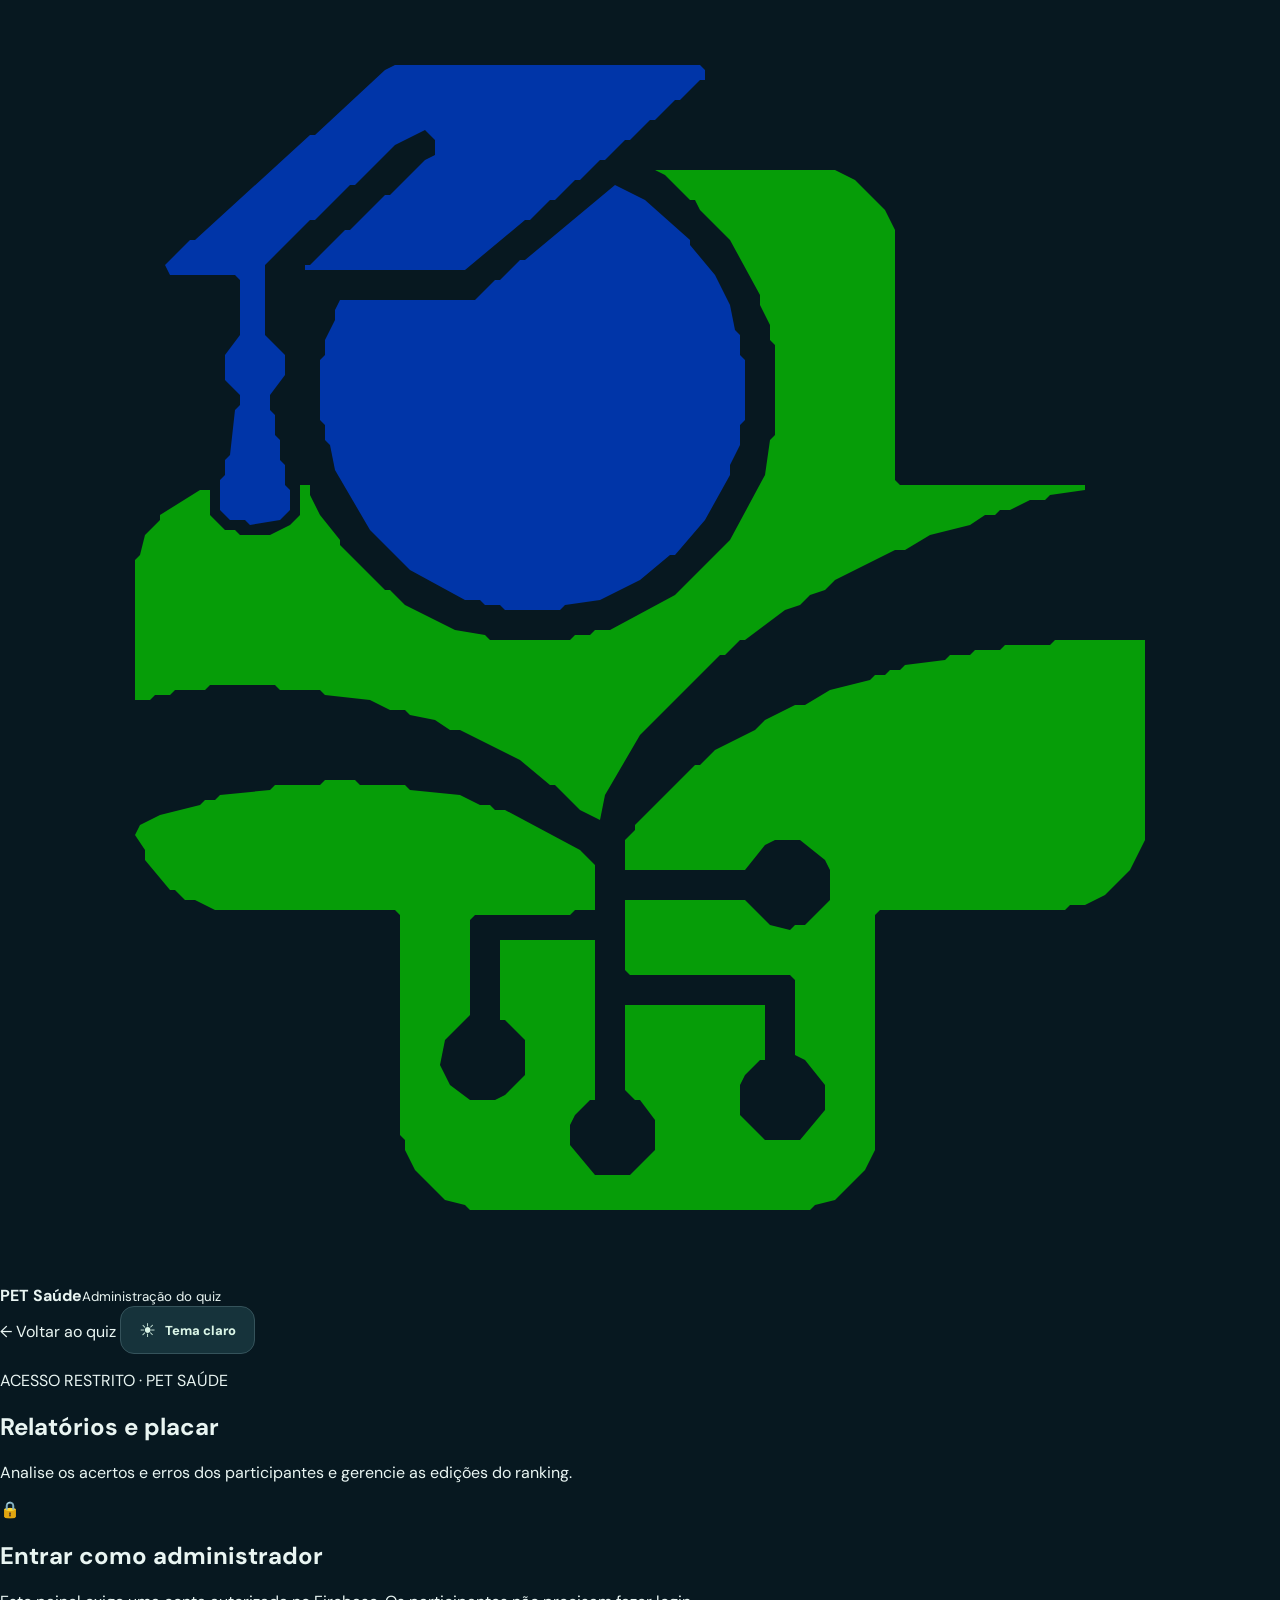
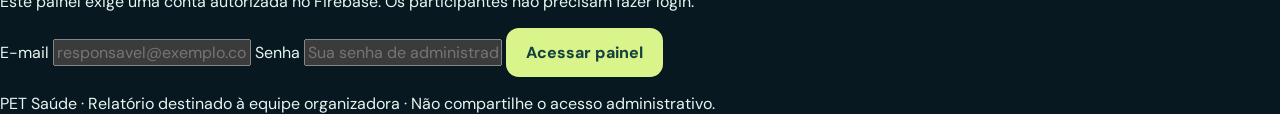
==== admin.html @ 60cd4f31 "feat: criar painel administrativo com login, relatórios e reset protegido" ====
<!doctype html>
<html lang="pt-BR" data-theme="dark">
<head>
  <meta charset="utf-8">
  <meta name="viewport" content="width=device-width, initial-scale=1">
  <meta name="theme-color" content="#091b22">
  <title>Administração e Relatórios | Quiz PET Saúde</title>
  <meta name="description" content="Painel restrito para relatório de erros e gestão do placar do Quiz PET Saúde.">
  <link rel="icon" href="assets/favicon.svg" type="image/svg+xml">
  <link rel="stylesheet" href="styles.css">
  <link rel="stylesheet" href="tablet.css">
  <link rel="stylesheet" href="admin.css">
  <script defer src="theme.js"></script>
  <script type="module" src="admin.js"></script>
</head>
<body class="admin-page">
  <header class="admin-header">
    <div class="admin-container admin-head-inner">
      <a href="./" class="admin-brand" aria-label="Voltar ao Quiz PET Saúde">
        <img src="assets/favicon.svg" alt="">
        <span><strong>PET Saúde</strong><small>Administração do quiz</small></span>
      </a>
      <nav aria-label="Navegação principal" class="admin-nav">
        <a class="admin-back" href="./">← Voltar ao quiz</a>
        <button class="theme-toggle" id="themeToggle" type="button" aria-label="Ativar tema claro">
          <span id="themeToggleIcon" aria-hidden="true">☀</span><span id="themeToggleLabel">Tema claro</span>
        </button>
      </nav>
    </div>
  </header>
  <main class="admin-container">
    <section class="admin-title">
      <div><p class="admin-eyebrow">ACESSO RESTRITO · PET SAÚDE</p><h1>Relatórios e placar</h1>
        <p>Analise os acertos e erros dos participantes e gerencie as edições do ranking.</p>
      </div>
    </section>

    <section id="loginArea" class="admin-login-card" aria-labelledby="loginTitle">
      <div class="admin-login-icon" aria-hidden="true">🔒</div>
      <h2 id="loginTitle">Entrar como administrador</h2>
      <p>Este painel exige uma conta autorizada no Firebase. Os participantes não precisam fazer login.</p>
      <form id="loginForm">
        <label for="adminEmail">E-mail</label>
        <input id="adminEmail" type="email" autocomplete="username" required placeholder="responsavel@exemplo.com">
        <label for="adminPassword">Senha</label>
        <input id="adminPassword" type="password" autocomplete="current-password" required placeholder="Sua senha de administrador">
        <button id="loginButton" class="btn btn-primary" type="submit">Acessar painel</button>
      </form>
      <p class="admin-error" id="loginMessage" role="alert" aria-live="polite"></p>
    </section>

    <section id="adminPanel" hidden>
      <div class="admin-session-bar">
        <p><span class="admin-connected-dot"></span> Acesso autorizado: <strong id="adminIdentity">—</strong></p>
        <button type="button" id="logoutButton" class="admin-quiet-btn">Sair com segurança</button>
      </div>
      <section class="admin-tools" aria-label="Ferramentas administrativas">
        <div class="admin-tool-heading">
          <div><h2>Desempenho dos participantes</h2><p>Respostas registradas a partir da ativação desta funcionalidade.</p></div>
          <span id="activeSessionLabel" class="admin-session-label">Carregando edição…</span>
        </div>
        <div class="admin-tool-controls">
          <label for="reportScope">Período do relatório
            <select id="reportScope">
              <option value="all">Todas as edições</option>
              <option value="current">Somente edição atual</option>
            </select>
          </label>
          <button id="refreshReport" type="button" class="admin-secondary-btn">↻ Atualizar dados</button>
          <button id="printReport" type="button" class="btn btn-primary" disabled>Gerar relatório em PDF</button>
          <button id="downloadCsv" type="button" class="admin-secondary-btn" disabled>Exportar CSV</button>
        </div>
        <p class="admin-info" id="loadMessage" role="status" aria-live="polite">Entre para visualizar os dados.</p>
      </section>

      <section class="report-paper" id="reportPaper" aria-labelledby="reportTitle">
        <div class="report-head">
          <div class="report-symbol"><img src="assets/logo-pet-vetorial.svg" alt="PET Saúde"></div>
          <div>
            <p class="report-eyebrow">RAÍZES DIGITAIS · LGPD E SUS</p>
            <h2 id="reportTitle">Relatório de desempenho</h2>
            <p id="reportMeta">Aguardando dados</p>
          </div>
        </div>
        <div class="admin-metrics">
          <div><small>PARTIDAS CONCLUÍDAS</small><strong id="metricAttempts">—</strong></div>
          <div><small>RESPOSTAS ANALISADAS</small><strong id="metricResponses">—</strong></div>
          <div><small>TAXA DE ACERTO</small><strong id="metricAccuracy">—</strong></div>
          <div><small>TAXA DE ERRO</small><strong id="metricError">—</strong></div>
        </div>
        <div class="theme-metrics">
          <div><span>LGPD</span><strong id="themeLgpd">—</strong><div class="metric-bar"><i id="barLgpd"></i></div><small id="detailLgpd">Aguardando respostas</small></div>
          <div><span>SUS</span><strong id="themeSus">—</strong><div class="metric-bar"><i id="barSus"></i></div><small id="detailSus">Aguardando respostas</small></div>
        </div>
        <div class="report-section-title">
          <div><h3>Questões com maiores taxas de erro</h3><p>Ordenadas pelo percentual de erro. A quantidade de respostas aparece ao lado para contextualizar cada resultado.</p></div>
        </div>
        <div class="admin-table-wrap">
          <table class="admin-table">
            <thead><tr><th>Questão</th><th>Tema</th><th>Respostas</th><th>Erros</th><th>Acertos</th><th>Taxa de erro</th></tr></thead>
            <tbody id="questionRows"><tr><td colspan="6" class="table-empty">Entre para gerar o relatório.</td></tr></tbody>
          </table>
        </div>
        <div class="report-methodology">
          <strong>Como interpretar</strong>
          <p>Taxa de erro = respostas incorretas ÷ respostas recebidas naquela pergunta × 100. Como as perguntas são sorteadas, cada uma pode ter quantidades diferentes de respostas.</p>
          <p>Os dados representam <strong>partidas realizadas no estande</strong>, não uma amostra estatisticamente representativa da população. Uma pessoa pode participar mais de uma vez.</p>
          <p>Partidas anteriores à implantação do registro por pergunta não podem ser reconstruídas a partir do ranking antigo. Resultados ainda não sincronizados do tablet não aparecem no relatório online.</p>
        </div>
      </section>

      <section class="reset-card" id="resetSection" aria-labelledby="resetTitle">
        <div class="reset-title"><span aria-hidden="true">↻</span><div><h2 id="resetTitle">Zerar placar</h2>
          <p>Inicia uma nova edição com Top 5 vazio. O histórico e os dados de desempenho continuam preservados para análise.</p></div>
        </div>
        <form id="resetForm">
          <label for="resetPhrase">Para confirmar, digite <strong>ZERAR</strong></label>
          <div class="reset-actions"><input id="resetPhrase" autocomplete="off" spellcheck="false" placeholder="Digite ZERAR" required><button id="resetButton" type="submit" class="reset-button" disabled>Iniciar novo placar</button></div>
          <p id="resetMessage" class="admin-info" role="status" aria-live="polite"></p>
        </form>
      </section>
    </section>
  </main>
  <footer class="admin-footer admin-container">PET Saúde · Relatório destinado à equipe organizadora · Não compartilhe o acesso administrativo.</footer>
</body>
</html>
---- styles.css ----
@import url('https://fonts.googleapis.com/css2?family=DM+Sans:wght@400;500;600;700;800&family=Outfit:wght@400;500;600;700;800;900&display=swap');

:root {
  font-family: 'DM Sans', system-ui, -apple-system, BlinkMacSystemFont, 'Segoe UI', sans-serif;
  color: #123942;
  background: #edf3f1;
  font-synthesis: none;
  --ink: #113b42;
  --muted: #718387;
  --teal: #1d6868;
  --lime: #d9f48a;
  --line: #e2e9e8;
  --surface: #ffffff;
  --radius: 24px;
}
* { box-sizing: border-box; }
html { min-height: 100%; scroll-behavior: smooth; }
body { min-width: 320px; min-height: 100vh; margin: 0; position: relative; overflow-x: hidden; }
button, input { font: inherit; }
button { cursor: pointer; }
button:disabled { cursor: not-allowed; }
button:focus-visible, input:focus-visible, a:focus-visible { outline: 3px solid #b4dd60; outline-offset: 4px; }
a { color: inherit; text-decoration: none; }
.container { width: min(1168px, calc(100% - 64px)); margin-inline: auto; }
.ambient { position: fixed; z-index: -1; width: 420px; height: 420px; border-radius: 50%; pointer-events: none; filter: blur(92px); opacity: .34; }
.ambient-one { top: 50px; left: -235px; background: #d1edce; }
.ambient-two { bottom: -230px; right: -140px; background: #d5ebe4; }
.site-header { padding: 29px 0 31px; }
.header-inner, .brand, .header-label, .hero-metrics, .metric, .ranking-header, .ranking-footer, .steps, .quiz-meta, .quiz-player, .quiz-topline, .timer-info, .quiz-bottom, .result-actions { display: flex; align-items: center; }
.header-inner { justify-content: space-between; }
.brand { gap: 13px; }
.brand-icon { width: 48px; height: 48px; border-radius: 15px; background: var(--ink); color: white; display: grid; place-items: center; }
.brand-icon svg { width: 29px; height: 29px; }
.brand-copy { display: grid; line-height: 1.15; gap: 3px; }
.brand-copy strong { font-family: Outfit, sans-serif; font-size: 21px; font-weight: 800; letter-spacing: -.7px; }
.brand-copy small { font-size: 10px; font-weight: 800; letter-spacing: 2.5px; color: #6c7d82; }
.header-label { gap: 8px; padding: 10px 17px; border: 1px solid #dae5e1; border-radius: 100px; font-size: 12px; font-weight: 700; color: #52716d; background: #f8fbf9; }
.live-dot { width: 7px; height: 7px; background: #6ebd78; border-radius: 50%; box-shadow: 0 0 0 4px #e1f4e4; }
.view[hidden], [hidden] { display: none !important; }
.panel { border-radius: var(--radius); box-shadow: 0 20px 65px rgba(20, 57, 58, .045); }
.home-grid { display: grid; grid-template-columns: minmax(0, 1.35fr) minmax(335px, .86fr); align-items: stretch; gap: 22px; }
.hero { min-height: 595px; background: #123d43; color: #fff; padding: 51px 48px 38px; position: relative; overflow: hidden; isolation: isolate; }
.hero:after { content:''; width: 360px; height: 360px; border: 1px solid rgba(208,244,214,.10); border-radius: 50%; position: absolute; right: -260px; top: -100px; z-index: -1; }
.hero-glow { position: absolute; width: 370px; height: 370px; right: -240px; top: 175px; background: #2f8b81; opacity: .3; filter: blur(85px); z-index: -1; }
.hero-main { position: relative; z-index: 2; height: 100%; }
.eyebrow { display: flex; align-items: center; gap: 9px; font-size: 10px; letter-spacing: 2px; font-weight: 800; color: #bbdfd0; }
.eyebrow-line { background: var(--lime); width: 19px; height: 2px; display: inline-block; }
.hero-logo { margin-top: 34px; min-height: 91px; display: flex; align-items: center; }
.hero-logo img { max-width: min(260px, 100%); max-height: 106px; object-fit: contain; object-position: left; }
.illustrated-logo { display: flex; align-items: center; gap: 13px; }
.pet-mark { position: relative; width: 74px; height: 74px; }
.pet-mark i { width: 26px; height: 33px; position: absolute; left: 24px; top: 4px; border-radius: 40% 55% 45% 55%; background: #d9f48a; transform-origin: 13px 33px; }
.pet-mark i:nth-child(2) { transform: rotate(60deg); background: #89d4b5; }
.pet-mark i:nth-child(3) { transform: rotate(120deg); background: #b8e5c0; }
.pet-mark i:nth-child(4) { transform: rotate(180deg); background: #eaf9b5; }
.pet-mark i:nth-child(5) { transform: rotate(240deg); background: #96d6be; }
.pet-mark i:nth-child(6) { transform: rotate(300deg); background: #b7de89; }
.pet-mark span { position: absolute; left: 26px; top: 26px; width: 24px; height: 24px; background: #13434a; border-radius: 50%; display: grid; place-items: center; font-weight: 800; color: #fff; }
.pet-wordmark strong { display: block; font-family: Outfit, sans-serif; font-size: 25px; line-height: 1; font-weight: 800; letter-spacing: -.5px; }
.pet-wordmark strong span { font-weight: 500; color: #c7eea4; margin-left: 5px; }
.pet-wordmark small { display: block; margin-top: 7px; font-size: 10px; font-weight: 800; letter-spacing: 4px; opacity: .76; }
.hero h1, .stage-card h1, .question-title, .result-card h1 { font-family: Outfit, sans-serif; }
.hero h1 { margin: 24px 0 16px; font-size: clamp(39px, 4.4vw, 62px); line-height: 1.06; font-weight: 800; letter-spacing: -2.3px; }
.hero h1>span:first-child { color: var(--lime); }
.title-period { color: var(--lime); }
.hero-description { font-size: 14px; line-height: 1.8; max-width: 490px; margin: 0; color: #d0dfe0; }
.hero-metrics { margin-top: 29px; margin-bottom: 27px; gap: 15px; }
.metric { gap: 11px; min-width: 0; }
.metric-symbol { width: 37px; height: 37px; border: 1px solid #41646a; border-radius: 11px; display: grid; place-items: center; color: #d8f69c; font-size: 21px; flex-shrink: 0; }
.metric strong { display: block; font-size: 18px; font-family: Outfit, sans-serif; font-weight: 800; line-height: 1.2; }
.metric small { display: block; font-size: 10px; color: #a5c1c1; white-space: nowrap; }
.metric-divider { height: 31px; width: 1px; background: #396168; }
.btn { border: 0; min-height: 49px; padding: 12px 20px; font-weight: 800; border-radius: 13px; display: inline-flex; align-items: center; justify-content: center; gap: 14px; transition: transform .15s ease, background-color .15s ease, box-shadow .15s ease; }
.btn:hover:not(:disabled) { transform: translateY(-2px); }
.btn-primary { color: #16413e; background: var(--lime); }
.btn-primary:hover:not(:disabled) { background: #e6ffab; box-shadow: 0 10px 25px rgba(212,248,134,.17); }
.btn-large { width: min(315px, 100%); justify-content: space-between; padding-inline: 25px; min-height: 55px; font-size: 14px; }
.btn-large span, .btn-wide span { font-size: 22px; line-height: 1; }
.demo-notice { display: flex; align-items: baseline; gap: 6px; margin: 15px 0 0; font-size: 11px; color: #abc6c7; line-height: 1.6; }
.hero-pattern { position: absolute; width: 270px; height: 250px; right: -15px; top: 100px; opacity: .21; pointer-events: none; }
.pattern-ring { position: absolute; right: -75px; top: 0; width: 238px; height: 238px; border: 1.5px dashed #cbf0b8; border-radius: 50%; }
.pattern-cross { font-size: 130px; position: absolute; top: -50px; right: -22px; font-weight: 200; }
.pattern-spark { font-size: 55px; position: absolute; top: 102px; right: 140px; }
.ranking { background: var(--surface); padding: 33px 30px 25px; display: flex; flex-direction: column; border: 1px solid #e6edeb; }
.ranking-header { gap: 13px; }
.ranking-header-icon { width: 51px; height: 51px; border-radius: 15px; background: #f4f8de; display: grid; place-items: center; font-size: 24px; }
.overline { font-size: 10px; color: #7b9091; font-weight: 800; letter-spacing: 1.35px; }
.ranking h2 { font-family: Outfit, sans-serif; font-size: 25px; letter-spacing: -.6px; margin: 3px 0 0; color: #193f46; }
.rank-description { font-size: 12px; color: #819294; margin: 14px 0 24px; line-height: 1.6; }
.leaderboard-list { display: flex; flex-direction: column; gap: 10px; list-style: none; padding: 0; margin: 0; flex: 1; min-height: 315px; }
.leaderboard-list li { min-height: 55px; display: flex; align-items: center; gap: 12px; padding: 9px 12px; background: #f7faf9; border: 1px solid #edf1f0; border-radius: 13px; }
.leaderboard-list li:first-child:not(.empty-ranking) { background: #f5fae8; border-color: #e8f1c7; }
.rank-number { width: 28px; height: 28px; background: #e8eeed; border-radius: 9px; display: grid; place-items: center; font-weight: 800; font-size: 12px; color: #668080; flex: 0 0 auto; }
li:first-child .rank-number { background: #e0edb2; color: #536a27; }
.rank-avatar { background: #dae7e4; color: #316a6d; width: 36px; height: 36px; border-radius: 50%; display: grid; place-items: center; font-size: 14px; font-weight: 800; flex: 0 0 auto; }
.rank-name { flex: 1; font-size: 13px; font-weight: 800; color: #23454a; min-width: 0; overflow: hidden; text-overflow: ellipsis; white-space: nowrap; }
.rank-score { font-size: 13px; font-weight: 800; color: #255e5c; font-variant-numeric: tabular-nums; white-space: nowrap; }
.rank-score small { font-size: 9px; font-weight: 600; color: #8fa4a0; margin-left: 2px; }
.leaderboard-list li.empty-ranking { flex-direction: column; min-height: 250px; justify-content: center; color: #849995; text-align: center; gap: 10px; font-size: 13px; line-height: 1.7; background: #f8fbfa; }
.empty-trophy { font-size: 35px; filter: grayscale(1); opacity: .5; }
.ranking-footer { border-top: 1px solid #eef2f1; padding-top: 19px; margin-top: 18px; color: #7c918d; font-size: 10px; gap: 7px; }
.ranking-status-indicator { width: 7px; height: 7px; flex-shrink: 0; border-radius: 50%; background: #e6af62; }
.ranking-status-indicator.online { background: #69bb88; }
.text-button { border: 0; background: none; margin-left: auto; padding: 5px; color: #326a6c; font-weight: 700; font-size: 11px; }
.text-button:hover { text-decoration: underline; }
.how-it-works { margin: 25px 0 48px; display: flex; align-items: center; justify-content: space-between; gap: 26px; border: 1px solid #dde8e4; padding: 19px 25px; border-radius: 16px; background: #f4f8f6; }
.how-title { font-size: 10px; font-weight: 800; letter-spacing: 1.5px; white-space: nowrap; color: #65817e; }
.steps { gap: 19px; justify-content: flex-end; }
.step { font-size: 12px; font-weight: 700; color: #365b5b; display: flex; align-items: center; gap: 8px; }
.step-no { color: #86a3a2; font-weight: 800; font-size: 10px; }
.step-arrow { color: #9fb5b0; }
.site-footer { display: flex; align-items: center; justify-content: space-between; gap: 20px; padding: 0 0 24px; color: #819794; font-size: 11px; }

/* Name-entry stage */
.stage-card { max-width: 580px; margin: 12px auto 65px; background: white; padding: 28px 51px 50px; border: 1px solid #e6edeb; text-align: center; }
.back-button { display: block; border: none; background: transparent; padding: 5px 0; color: #53716f; font-size: 13px; font-weight: 700; }
.stage-icon { width: 65px; height: 65px; background: #e7f4d8; border-radius: 21px; margin: 16px auto 22px; display: grid; place-items: center; color: #3b8273; font-size: 40px; }
.stage-eyebrow { justify-content: center; color: #438275; }
.stage-card h1 { font-size: clamp(31px, 4vw, 39px); margin: 12px 0; letter-spacing: -1.3px; color: var(--ink); }
.stage-intro { color: var(--muted); font-size: 14px; margin: 0 0 32px; }
#playerForm { text-align: left; }
#playerForm label { display: block; font-weight: 800; font-size: 12px; margin-bottom: 10px; }
#playerName { display: block; width: 100%; border: 1px solid #d8e5e0; background: #f9fbfa; padding: 17px; border-radius: 12px; outline: none; font-size: 15px; color: var(--ink); }
#playerName:focus { border-color: #519c88; box-shadow: 0 0 0 3px #e0f1e9; }
.field-error { min-height: 18px; margin: 5px 0 14px; color: #b7484b; font-size: 12px; }
.rule-box { display: flex; align-items: flex-start; gap: 13px; padding: 19px; border-radius: 13px; background: #edf7f1; }
.rule-box > span { font-size: 22px; }
.rule-box p { margin: 0; color: #526f68; line-height: 1.65; font-size: 12px; }
.rule-box strong { color: #234f49; }
.btn-wide { width: 100%; justify-content: space-between; margin-top: 22px; padding-inline: 22px; min-height: 54px; }

/* Questions */
.quiz-wrap { max-width: 830px; margin: 0 auto 65px; }
.quiz-meta { justify-content: space-between; padding: 0 4px 17px; }
.quiz-player { gap: 10px; }
.avatar-icon { width: 39px; height: 39px; border-radius: 13px; color: #245c56; background: #d7ebdf; display: grid; place-items: center; }
.quiz-player small, .quiz-points>span { display: block; color: #79908b; font-size: 10px; font-weight: 800; letter-spacing: 1px; }
.quiz-player strong { display: block; font-size: 15px; margin-top: 3px; }
.quiz-points { text-align: right; }
.quiz-points strong { display: block; font-family: Outfit, sans-serif; color: var(--ink); font-size: 25px; font-variant-numeric: tabular-nums; }
.quiz-panel { background: white; border: 1px solid #e6edeb; padding: 34px 45px 30px; }
.quiz-topline { justify-content: space-between; }
.question-count { font-size: 13px; font-weight: 900; letter-spacing: .6px; color: #2a6463; }
.question-count-total { color: #a7b8b4; font-weight: 600; }
.question-type { font-size: 10px; letter-spacing: 1.2px; font-weight: 800; color: #588d78; background: #e9f4e9; border-radius: 100px; padding: 9px 14px; }
.progress-segments { display: grid; grid-template-columns: repeat(10, 1fr); gap: 6px; margin: 19px 0 38px; }
.progress-segments span { height: 5px; border-radius: 20px; background: #eaf0ed; }
.progress-segments span.current { background: #9fd56a; }
.progress-segments span.done { background: #2f8a73; }
.timer-area { margin-bottom: 32px; }
.timer-info { justify-content: space-between; margin-bottom: 11px; font-size: 12px; font-weight: 700; color: #66817a; }
.timer-number { color: #1e6b63; font-weight: 900; font-family: Outfit, sans-serif; font-size: 22px; font-variant-numeric: tabular-nums; }
.timer-number.urgent { color: #d45b53; }
.timer-track { width: 100%; height: 9px; background: #edf2f1; border-radius: 20px; overflow: hidden; }
.timer-bar { height: 100%; width: 100%; border-radius: inherit; background: linear-gradient(90deg,#2c8c79,#b5dc74); transition: width .06s linear; }
.timer-bar.urgent { background: #e76b5c; }
.question-title { color: #173e44; font-size: clamp(26px, 3.2vw, 37px); line-height: 1.25; letter-spacing: -1px; margin: 0 0 8px; min-height: 94px; }
.question-hint { color: #879c98; font-size: 13px; margin: 5px 0 25px; }
.answer-grid { display: grid; grid-template-columns: 1fr 1fr; gap: 13px; }
.answer-option { min-height: 85px; padding: 17px; display: flex; align-items: center; gap: 14px; border: 1.5px solid #e2ebe7; background: #f8fbfa; border-radius: 13px; text-align: left; color: #2a5050; font-size: 15px; font-weight: 700; transition: border .12s, background .12s, transform .12s; }
.answer-option:hover:not(:disabled) { background: #ecf6ef; border-color: #7bb89a; transform: translateY(-1px); }
.answer-key { flex-shrink: 0; display: grid; place-items: center; width: 34px; height: 34px; border-radius: 10px; background: white; border: 1px solid #e1ece7; font-weight: 900; color: #6c9185; }
.answer-option.correct { border-color: #5baf81; background: #e9f7ed; color: #247553; }
.answer-option.wrong { border-color: #df8b85; background: #fff0ee; color: #ad4a43; }
.answer-option:disabled { opacity: 1; }
.answer-option.dimmed { opacity: .55; }
.feedback { min-height: 39px; padding-top: 12px; font-weight: 800; font-size: 13px; color: #28805e; }
.feedback.bad { color: #be5a53; }
.quiz-bottom { margin-top: 22px; border-top: 1px solid #ecf0ef; padding-top: 18px; font-size: 10px; font-weight: 700; color: #91aaa2; justify-content: space-between; gap: 20px; }

/* Result */
.result-layout { display: grid; justify-content: center; margin: 0 0 60px; }
.result-card { width: min(720px, calc(100vw - 64px)); position: relative; overflow: hidden; background: white; padding: 38px 46px 42px; text-align: center; border: 1px solid #e4ede8; }
.result-confetti span { position: absolute; color: #a9d477; font-size: 28px; }
.result-confetti span:nth-child(1) { top: 35px; left: 15%; }
.result-confetti span:nth-child(2) { top: 100px; right: 13%; color: #81bbb0; }
.result-confetti span:nth-child(3) { top: 184px; left: 9%; color: #d7df7b; }
.result-medal { margin: 2px auto 18px; width: 87px; height: 87px; border-radius: 29px; display: grid; place-items: center; font-size: 50px; background: #f4f8e6; }
.result-card h1 { font-size: clamp(30px, 4vw, 41px); letter-spacing: -1.5px; margin: 13px 0 7px; }
.result-card h1 span { color: #2f8b75; }
.result-copy { margin: 0; color: #829790; font-size: 13px; }
.score-result { display: grid; justify-items: center; margin: 28px auto 22px; padding: 24px; background: #123f44; border-radius: 18px; color: white; }
.score-result div { font-size: 11px; color: #c8e8d7; letter-spacing: 1.6px; font-weight: 800; }
.score-result strong { font-family: Outfit, sans-serif; color: var(--lime); font-size: clamp(50px, 9vw, 71px); line-height: 1.2; letter-spacing: -2px; font-variant-numeric: tabular-nums; }
.score-result small { font-size: 12px; color: #c9dcd7; }
.result-stats { display: grid; grid-template-columns: repeat(3, 1fr); gap: 10px; }
.result-stats>div { display: grid; gap: 4px; padding: 14px 5px; background: #f4f8f6; border-radius: 13px; }
.result-stats strong { font-family: Outfit,sans-serif; font-size: 23px; color: #2b665e; }
.result-stats small { color: #889b96; font-size: 11px; }
.save-message { min-height: 18px; color: #738f86; font-size: 12px; line-height: 1.5; }
.result-actions { justify-content: center; flex-wrap: wrap; gap: 12px; margin-top: 20px; }
.btn-outline { background: white; border: 1px solid #cfded6; color: #31675d; }
.btn-outline:hover { background: #f4f8f6; }

@media (max-width: 980px) {
  .container { width: min(100% - 36px, 780px); }
  .home-grid { grid-template-columns: 1fr; }
  .hero { min-height: auto; padding: 43px 40px; }
  .ranking { min-height: auto; }
  .leaderboard-list { min-height: 120px; }
  .how-it-works { flex-wrap: wrap; justify-content: center; }
  .steps { flex-wrap: wrap; justify-content: center; }
}
@media (max-width: 600px) {
  :root { --radius: 19px; }
  .container { width: calc(100% - 28px); }
  .site-header { padding: 17px 0 20px; }
  .brand-icon { width: 40px; height: 40px; border-radius: 12px; }
  .brand-icon svg { width: 25px; height: 25px; }
  .brand-copy strong { font-size: 18px; }
  .brand-copy small { font-size: 9px; }
  .header-label { padding: 8px 10px; font-size: 10px; }
  .hero { padding: 31px 24px 30px; }
  .hero-logo { margin-top: 27px; min-height: 74px; }
  .pet-mark { transform: scale(.72); transform-origin: left center; margin-right: -17px; }
  .pet-wordmark strong { font-size: 22px; }
  .hero h1 { font-size: clamp(38px, 10.2vw, 52px); margin-top: 17px; letter-spacing: -1.6px; }
  .hero-description { font-size: 13px; }
  .hero-metrics { gap: 9px; }
  .metric { gap: 6px; }
  .metric-symbol { width: 27px; height: 30px; font-size: 16px; border-radius: 7px; }
  .metric strong { font-size: 15px; }
  .metric small { font-size: 9px; }
  .metric-divider { height: 25px; }
  .btn-large { width: 100%; }
  .ranking { padding: 27px 20px 21px; }
  .ranking h2 { font-size: 23px; }
  .how-it-works { margin: 17px 0 31px; padding: 20px; }
  .how-title { width: 100%; text-align: center; }
  .steps { align-items: flex-start; gap: 8px; }
  .step { flex: 1 1 30%; font-size: 10px; display: block; text-align: center; line-height: 1.5; }
  .step-no { display: block; margin-bottom: 5px; }
  .step-arrow { display: none; }
  .site-footer { padding-bottom: 20px; gap: 10px; font-size: 10px; }
  .stage-card { padding: 23px 23px 32px; }
  .quiz-wrap { margin-bottom: 45px; }
  .quiz-panel { padding: 25px 19px 20px; }
  .progress-segments { margin-bottom: 27px; }
  .timer-area { margin-bottom: 26px; }
  .question-title { min-height: 90px; font-size: 26px; }
  .answer-grid { gap: 10px; }
  .answer-option { min-height: 79px; font-size: 13px; padding: 12px; gap: 8px; }
  .answer-key { width: 29px; height: 29px; border-radius: 8px; font-size: 12px; }
  .quiz-bottom { font-size: 9px; }
  .result-card { width: calc(100vw - 28px); padding: 28px 21px; }
  .result-stats strong { font-size: 21px; }
  .result-actions .btn { flex: 1; font-size: 12px; }
}
@media (max-width: 370px) {
  .hero-metrics { flex-wrap: wrap; }
  .metric-divider { display: none; }
  .answer-grid { grid-template-columns: 1fr; }
  .answer-option { min-height: 62px; }
}
@media (prefers-reduced-motion: reduce) { *, *::after, *::before { scroll-behavior: auto !important; transition-duration: .01ms !important; animation-duration: .01ms !important; } }


/* Feira: leitura curta após a resposta, sem cronômetro correndo */
.explanation-box {
  padding: 15px 19px;
  margin-top: 5px;
  margin-bottom: 14px;
  border: 1px solid #d7e9dc;
  border-radius: 14px;
  background: #f1f9f1;
  text-align: left;
}
.explanation-label {
  color: #37806a;
  font-size: 10px;
  font-weight: 900;
  letter-spacing: 1.1px;
  margin-bottom: 7px;
}
.explanation-box p {
  color: #335b53;
  line-height: 1.55;
  font-size: 14px;
  font-weight: 600;
  margin: 0;
}
.next-question { width: 100%; min-height: 58px; justify-content: center; margin-top: 6px; font-size: 15px; }
.next-question[hidden], .explanation-box[hidden] { display: none !important; }
.auto-reset { color: #8aa098; font-size: 11px; margin: 0; }

/* Tablet de feira: áreas de toque maiores e tipografia legível */
@media (min-width: 700px) and (pointer: coarse) {
  .btn { min-height: 60px; font-size: 16px; }
  .btn-large { min-height: 68px; font-size: 17px; }
  .answer-option { min-height: 105px; font-size: 18px; }
  .answer-key { width: 43px; height: 43px; font-size: 16px; }
  .question-title { font-size: clamp(30px, 3.5vw, 41px); }
  .explanation-box p { font-size: 17px; }
  .next-question { min-height: 66px; }
}
@media (max-width: 600px) {
  .explanation-box { padding: 14px; }
  .explanation-box p { font-size: 13px; }
  .next-question { min-height: 58px; }
}


/* Imagem original do PET Saúde enviada pela organização. A foto tem fundo
   claro; apresentação sobre placa branca para manter a marca legível. */
.hero-logo img {
  width: auto;
  height: 136px;
  max-height: 136px;
  max-width: min(280px, 100%);
  background: #ffffff;
  object-fit: contain;
  object-position: center;
  border-radius: 13px;
  padding: 7px;
  box-shadow: 0 10px 30px rgba(3, 30, 32, .13);
}
@media (max-width: 600px) {
  .hero-logo img { height: 116px; max-height: 116px; padding: 5px; border-radius: 10px; }
}


/* PWA: botão de instalação sempre visível no navegador, oculto no app instalado */
.hero-actions {
  display: flex;
  align-items: stretch;
  flex-wrap: wrap;
  gap: 12px;
}
.hero-actions .btn-large {
  width: min(285px, 100%);
  flex: 1 1 230px;
}
.btn-install {
  flex: 1 1 170px;
  min-height: 55px;
  border: 1px solid rgba(218, 245, 196, .45);
  color: #f6ffec;
  background: rgba(178, 225, 159, .09);
  white-space: nowrap;
  font-size: 13px;
  padding: 10px 16px;
  gap: 9px;
}
.btn-install:hover:not(:disabled) {
  background: rgba(178, 225, 159, .18);
  border-color: #d9f48a;
}
.install-button-icon {
  font-size: 21px;
  line-height: 1;
  font-weight: 800;
  color: #d9f48a;
}
#installAppButton[hidden] { display: none !important; }
.install-status {
  min-height: 0;
  margin: 0;
  font-size: 11px;
  line-height: 1.5;
  color: #cfeab4;
}
.install-status:not(:empty) { margin-top: 9px; }

/* Instruções de instalação quando o navegador não oferece prompt automático */
.install-dialog {
  width: min(92vw, 480px);
  max-height: 90dvh;
  overflow-y: auto;
  margin: auto;
  padding: 28px;
  border-radius: 22px;
  border: 1px solid #dbe8e0;
  background: #ffffff;
  color: #214a4b;
  box-shadow: 0 24px 90px rgba(8, 40, 41, .28);
}
.install-dialog::backdrop {
  background: rgba(9, 33, 37, .64);
  backdrop-filter: blur(3px);
}
.install-dialog-heading {
  display: flex;
  justify-content: space-between;
  align-items: center;
  margin-bottom: 18px;
}
.install-dialog-icon {
  width: 54px;
  height: 54px;
  border-radius: 16px;
  display: grid;
  place-items: center;
  font-size: 28px;
  font-weight: 800;
  color: #2a6c58;
  background: #e4f5d3;
}
.install-dialog-close {
  width: 39px;
  height: 39px;
  border: 0;
  border-radius: 50%;
  background: #f0f5f1;
  color: #466962;
  font-weight: 800;
  font-size: 16px;
}
.install-dialog h2 {
  font-family: Outfit, sans-serif;
  font-size: 27px;
  letter-spacing: -.7px;
  margin: 0 0 9px;
  color: #143d44;
}
.install-dialog p { margin: 0; font-size: 14px; line-height: 1.65; color: #69817b; }
.install-dialog ol {
  counter-reset: list;
  display: grid;
  gap: 13px;
  padding-left: 23px;
  margin: 23px 0;
}
.install-dialog li {
  padding-left: 5px;
  color: #365f5a;
  font-size: 14px;
  line-height: 1.65;
  font-weight: 600;
}
.install-dialog li::marker { color: #468876; font-weight: 900; }
.install-dialog .install-dialog-foot {
  background: #f3f9ed;
  padding: 14px;
  border-radius: 11px;
  color: #52735b;
  font-size: 12px;
}
.install-dialog-done { width: 100%; min-height: 52px; margin-top: 20px; }

@media (max-width: 600px) {
  .hero-actions { flex-direction: column; }
  .hero-actions .btn,
  .hero-actions .btn-large {
    width: 100%;
    min-height: 54px;
    flex: none;
  }
  .install-dialog { padding: 22px; }
}
@media (min-width: 700px) and (pointer: coarse) {
  .btn-install { min-height: 68px; font-size: 16px; }
  .install-dialog li { font-size: 17px; }
  .install-dialog-done { min-height: 62px; font-size: 17px; }
}
---- tablet.css ----
/* PET Saúde — Experiência de feira (tablet / acessibilidade / tema escuro).
   Mantém o CSS original como base e permite voltar ao tema claro. */
:root {
  --experience-accent: #83d6a8;
  --experience-surface: #ffffff;
  --experience-border: #d9e7e2;
  --experience-text: #173f44;
  --experience-muted: #687f7b;
}
body { min-height:100dvh; }
.theme-toggle {
  display: inline-flex; align-items: center; justify-content: center; gap: 9px;
  min-height: 48px; padding: 10px 18px; border-radius: 14px;
  background: #ffffff; color: #204e4c; font-weight: 800;
  font-size: 13px; border: 1px solid #d7e6df;
}
.theme-toggle:hover { background: #edf6ee; }
.theme-toggle span:first-child { font-size: 19px; line-height: 1; }
.theme-toggle:focus-visible { outline: 3px solid #6db89b; outline-offset: 3px; }
.brand-icon { overflow: hidden; background: #fff; border:1px solid #dcece4; }
.brand-icon img { width: 49px; height: 49px; max-width: none; object-fit: cover; transform: scale(1.55); }
.brand-copy small { letter-spacing: 1.7px; }
.hero-logo img { min-height: 104px; max-height: 128px; height: 128px; width: auto; }
.hero h1 { font-size:clamp(44px, 4.7vw, 65px); line-height:1.08; }
.ranking .rank-name { font-size: 15px; }
.ranking .rank-score { font-size: 16px; }
.site-footer { font-size: 12px; flex-wrap:wrap; }

/* Use toda a área do tablet durante o jogo, como solicitado. */
body.is-quiz .site-header,
body.is-quiz .site-footer,
body.is-result .site-header,
body.is-result .site-footer { display: none !important; }
body.is-quiz > main.container, body.is-result > main.container {
  width: 100%;
  max-width: none;
  margin: 0;
  padding: max(8px, env(safe-area-inset-top))
           max(8px, env(safe-area-inset-right))
           max(8px, env(safe-area-inset-bottom))
           max(8px, env(safe-area-inset-left));
  min-height: 100dvh;
}
body.is-quiz #quizView { min-height: calc(100dvh - 16px); }
body.is-quiz .quiz-wrap {
  max-width: none; width:100%; margin:0; display:flex; flex-direction:column;
  gap:10px; min-height:calc(100dvh - 16px);
}
.quiz-meta {
  display: grid; grid-template-columns:minmax(0,1fr) auto minmax(110px, auto);
  align-items: center; column-gap:clamp(12px,2vw,32px);
  padding: 6px clamp(10px,2.3vw,36px);
  min-height: 74px;
}
.quiz-player { min-width: 0; }
.quiz-player-name { min-width:0; }
.quiz-player strong {
  font-size:clamp(19px,2.1vw,27px); max-width:100%; overflow:hidden;
  text-overflow:ellipsis; white-space:nowrap; line-height:1.25;
}
.quiz-player small, .quiz-points>span {
  font-size: clamp(10px,1vw,13px); letter-spacing:1px;
}
.avatar-icon { width:52px; height:52px; border-radius:15px; font-size:26px; flex-shrink:0; }
.quiz-brand {
  border-radius:14px; background:white; border: 1px solid #e4efea;
  width:112px; height:70px; display:grid; place-items:center;
  padding:3px 11px; overflow:hidden;
}
.quiz-brand img { display:block; width:100%; height:100%; object-fit:contain; }
.quiz-points strong { font-size:clamp(28px,3.3vw,44px); }
body.is-quiz .quiz-panel {
  flex:1; width:100%; margin:0; min-height: 0; overflow:visible;
  display:flex; flex-direction:column;
  padding:clamp(22px,3.3vw,55px) clamp(22px,5vw,80px);
  border-radius:clamp(20px,2.4vw,32px);
}
.quiz-topline { min-height: 37px; }
.question-count { font-size:clamp(16px,1.5vw,23px); }
.question-type {
  font-size: clamp(11px,1.1vw,16px);
  padding: 10px clamp(12px,1.5vw,22px);
}
.progress-segments { margin:clamp(12px,2.1vh,24px) 0 clamp(20px,4vh,45px); gap:8px; }
.progress-segments span { height:8px; }
.question-title {
  font-size:clamp(32px,4.0vw,64px);
  line-height:1.18;
  letter-spacing:-.025em; min-height: 0;
  margin: clamp(8px,2vh,24px) 0 clamp(22px,3.5vh,36px);
  text-wrap:balance;
}
.answer-grid { gap:clamp(12px,1.8vw,22px); margin-top:auto; }
.answer-option {
  min-height: clamp(112px,16vh,180px);
  font-size:clamp(23px,2.3vw,34px);
  line-height:1.3;
  padding: clamp(18px,2.3vw,34px);
  gap:clamp(14px,1.7vw,24px);
  border-width:2px;
  border-radius:20px;
  overflow-wrap:anywhere;
}
.answer-key { width:clamp(48px,4.2vw,65px); height:clamp(48px,4.2vw,65px); flex-shrink:0; font-size:clamp(20px,2vw,30px); border-radius:14px; }
.feedback { font-size:clamp(17px,1.7vw,25px); min-height:0; }
.explanation-box { padding:clamp(16px,2vw,26px); margin-top:5px; margin-bottom:10px; }
.explanation-box .explanation-label { font-size:clamp(12px,1.2vw,16px); margin-bottom:8px; }
.explanation-box p { font-size:clamp(18px,1.7vw,25px); line-height:1.45; }
.next-question { min-height:clamp(62px,8vh,80px); font-size:clamp(18px,1.8vw,26px); }
body.answer-revealed .answer-option { min-height:clamp(72px,10vh,120px); padding:clamp(12px,1.7vw,20px); }
body.answer-revealed .question-title { margin:6px 0 15px; font-size:clamp(27px,3vw,46px); }
body.answer-revealed .progress-segments { margin:12px 0 20px; }
body.is-result .result-layout { margin:0; width:100%; min-height:calc(100dvh - 16px); align-items:center; }
body.is-result .result-card { width:min(920px,100%); padding:clamp(22px,3vw,45px); margin:auto; }
body.is-result .result-card h1 { font-size:clamp(32px,4vw,54px); }
body.is-result .result-stats strong { font-size:clamp(26px,3vw,38px); }

/* Contrastante e com menor emissão de luz para tablets OLED. */
html[data-theme="dark"] { color-scheme:dark; --ink:#e5f5f2; --muted:#9eb8b9; --surface:#112a34; --line:#26454d; }
html[data-theme="dark"] body { color:#e9f5f2; background:#071820; }
html[data-theme="dark"] .ambient-one { background:#0c5945; opacity:.24; }
html[data-theme="dark"] .ambient-two { background:#195476; opacity:.25; }
html[data-theme="dark"] .brand-copy strong {color:#e7f5ef}
html[data-theme="dark"] .brand-copy small {color:#92bbad}
html[data-theme="dark"] .theme-toggle { background:#16333b; color:#dbf6e8; border-color:#35535b; }
html[data-theme="dark"] .theme-toggle:hover { background:#204751; }
html[data-theme="dark"] .hero {
  background:radial-gradient(circle at 95% 3%,rgba(41,135,99,.28),transparent 44%), #0d303b;
  border:1px solid #28515c;
}
html[data-theme="dark"] .hero-description {color:#c0d6d2}
html[data-theme="dark"] .panel,
html[data-theme="dark"] .ranking,
html[data-theme="dark"] .stage-card,
html[data-theme="dark"] .quiz-panel,
html[data-theme="dark"] .result-card { background:#112831; border-color:#2e4c53; color:#ecf8f4; }
html[data-theme="dark"] .hero { background:radial-gradient(circle at 95% 3%,rgba(41,135,99,.28),transparent 44%),#0d303b; }
html[data-theme="dark"] .ranking h2,
html[data-theme="dark"] .stage-card h1,
html[data-theme="dark"] .question-title,
html[data-theme="dark"] .result-card h1 { color:#eefbf5; }
html[data-theme="dark"] .ranking .rank-description,
html[data-theme="dark"] .result-copy,
html[data-theme="dark"] .stage-intro { color:#adc7c4; }
html[data-theme="dark"] .ranking-header-icon {background:#264336}
html[data-theme="dark"] .leaderboard-list li {background:#173640;border-color:#32535b}
html[data-theme="dark"] .leaderboard-list li:first-child:not(.empty-ranking) {background:#233e36;border-color:#52735f}
html[data-theme="dark"] .leaderboard-list li.empty-ranking {background:#173640;color:#b2cecc}
html[data-theme="dark"] .rank-number { background:#294b55;color:#d7eeea; }
html[data-theme="dark"] .rank-avatar {background:#34595e;color:#eafff6}
html[data-theme="dark"] .rank-name {color:#ecf8f4}
html[data-theme="dark"] .rank-score {color:#aee4bd}
html[data-theme="dark"] .ranking-footer {border-color:#31515a;color:#aac8c4}
html[data-theme="dark"] .text-button {color:#b2dfbb}
html[data-theme="dark"] .how-it-works {background:#122e35;border-color:#355058}
html[data-theme="dark"] .step,
html[data-theme="dark"] .how-title {color:#d0e7e1}
html[data-theme="dark"] .site-footer {color:#9ab8b1}
html[data-theme="dark"] .rule-box {background:#183e37;color:#d9f3e9}
html[data-theme="dark"] .rule-box p,
html[data-theme="dark"] .rule-box strong {color:#d5eee5}
html[data-theme="dark"] #playerForm label {color:#e6f5ef}
html[data-theme="dark"] #playerName {background:#102530;border-color:#44636c;color:#effbf6}
html[data-theme="dark"] #playerName::placeholder {color:#90a9a9}
html[data-theme="dark"] .back-button {color:#bde7d7}
html[data-theme="dark"] .quiz-player small,
html[data-theme="dark"] .quiz-points>span {color:#a5c9bf}
html[data-theme="dark"] .quiz-points strong {color:#e5f7ef}
html[data-theme="dark"] .avatar-icon {background:#234c40;color:#bbefd2}
html[data-theme="dark"] .question-count {color:#a9e8c3}
html[data-theme="dark"] .question-count-total {color:#819fa2}
html[data-theme="dark"] .question-type {background:#244537;color:#b9efd0}
html[data-theme="dark"] .progress-segments span {background:#29454e}
html[data-theme="dark"] .progress-segments span.done {background:#5bb497}
html[data-theme="dark"] .progress-segments span.current {background:#d5f196}
html[data-theme="dark"] .answer-option {background:#16333f;border-color:#375a64;color:#f0faf7}
html[data-theme="dark"] .answer-option:hover:not(:disabled) {background:#205041;border-color:#83d6a8}
html[data-theme="dark"] .answer-key {background:#244450;border-color:#45616a;color:#ebf7f3}
html[data-theme="dark"] .answer-option.correct {background:#194a3d;border-color:#68ca93;color:#d8fce7}
html[data-theme="dark"] .answer-option.wrong {background:#4d2830;border-color:#d48685;color:#ffe4e2}
html[data-theme="dark"] .feedback {color:#b9f0cc}
html[data-theme="dark"] .feedback.bad {color:#ffbdb7}
html[data-theme="dark"] .explanation-box {background:#163d37;border-color:#42715d}
html[data-theme="dark"] .explanation-label {color:#a8f0c7}
html[data-theme="dark"] .explanation-box p {color:#e2f7e9}
html[data-theme="dark"] .score-result {background:#08232c}
html[data-theme="dark"] .result-stats > div {background:#1b3941}
html[data-theme="dark"] .result-stats strong {color:#c5f1d0}
html[data-theme="dark"] .result-stats small,
html[data-theme="dark"] .save-message,
html[data-theme="dark"] .auto-reset {color:#afc9c4}
html[data-theme="dark"] .btn-outline {background:#1c3a43;color:#e9f9ed;border-color:#58736f}
html[data-theme="dark"] .btn-outline:hover {background:#27545b}
html[data-theme="dark"] .install-dialog {background:#102731;color:#e9faf2;border-color:#45656a}
html[data-theme="dark"] .install-dialog h2 {color:#e5f8f1}
html[data-theme="dark"] .install-dialog p,
html[data-theme="dark"] .install-dialog li {color:#c1ded7}
html[data-theme="dark"] .install-dialog-foot {background:#193f36;color:#c3e8d4}
html[data-theme="dark"] .install-dialog-close {background:#284954;color:#e7f3ef}
html[data-theme="dark"] .btn-install {border-color:#79bba0;color:#efffec}
html[data-theme="dark"] .rank-score small {color:#9db8af}

/* Faixas estreitas e tablets em retrato. */
@media (max-width: 820px) {
  .quiz-meta { grid-template-columns:minmax(0,1fr) auto auto; column-gap:10px; }
  .quiz-brand {width:76px;height:62px;padding:3px;}
  .quiz-player strong {font-size:clamp(17px,2.4vw,24px)}
  .quiz-points strong {font-size:clamp(25px,3vw,34px)}
  .quiz-panel {padding:24px;}
  .answer-option {font-size:clamp(20px,2.7vw,26px);min-height:118px;padding:18px;}
  .answer-key {width:45px;height:45px;font-size:20px;}
  .question-title {font-size:clamp(28px,4.4vw,42px);}
}
@media (max-width: 600px) {
  .site-header {padding:16px 0 19px}
  .brand-icon {width:42px;height:42px}
  .brand-icon img {width:42px;height:42px}
  .theme-toggle {padding:8px 10px;min-height:42px}
  .theme-toggle span:last-child {display:none}
  .hero h1 {font-size:clamp(39px,9vw,50px)}
  .hero-logo img {height:115px;max-height:115px}
  body.is-quiz .quiz-panel {padding:18px 15px;border-radius:17px}
  .quiz-meta {padding:4px;min-height:60px}
  .quiz-brand {width:53px;height:52px}
  .avatar-icon {width:42px;height:42px;font-size:20px}
  .quiz-player strong {font-size:17px}
  .quiz-player small,.quiz-points>span {font-size:9px}
  .quiz-points strong {font-size:25px}
  .question-count {font-size:15px}
  .question-type {font-size:10px;padding:8px 11px}
  .progress-segments {margin:14px 0 20px;gap:4px}
  .progress-segments span {height:6px}
  .question-title {font-size:clamp(27px,6.6vw,35px);margin:12px 0 20px}
  .answer-grid {gap:10px}
  .answer-option {font-size:clamp(18px,5vw,23px);min-height:100px;padding:13px;gap:10px;border-radius:13px}
  .answer-key {width:38px;height:38px;font-size:17px;border-radius:10px}
  .answer-grid.multiple {grid-template-columns:1fr}
  .answer-grid.multiple .answer-option {min-height:70px}
  body.answer-revealed .answer-option {min-height:62px;padding:10px}
  body.answer-revealed .question-title {font-size:clamp(24px,5.5vw,30px)}
  .explanation-box p {font-size:17px}
  .next-question {min-height:58px;font-size:18px}
}
@media (max-height: 700px) and (min-width: 700px) {
  .quiz-meta { min-height:55px }
  .quiz-brand {height:52px;width:82px}
  .avatar-icon {height:44px;width:44px}
  body.is-quiz .quiz-panel { padding:18px 3vw }
  .progress-segments {margin:12px 0 15px}
  .question-title {font-size:clamp(28px,3.4vw,46px);margin:5px 0 17px}
  .answer-option {min-height:93px;font-size:clamp(20px,2vw,27px);padding:16px}
  body.answer-revealed .answer-option {min-height:70px}
  .next-question {min-height:55px}
}

/* Símbolo PET Saúde enviado em .ico, adaptado para favicon vetorial. */
.brand-icon img { width: 100%; height: 100%; transform: none; object-fit: contain; padding: 3px; }
@media (max-width: 600px) { .brand-icon img { width: 100%; height: 100%; } }
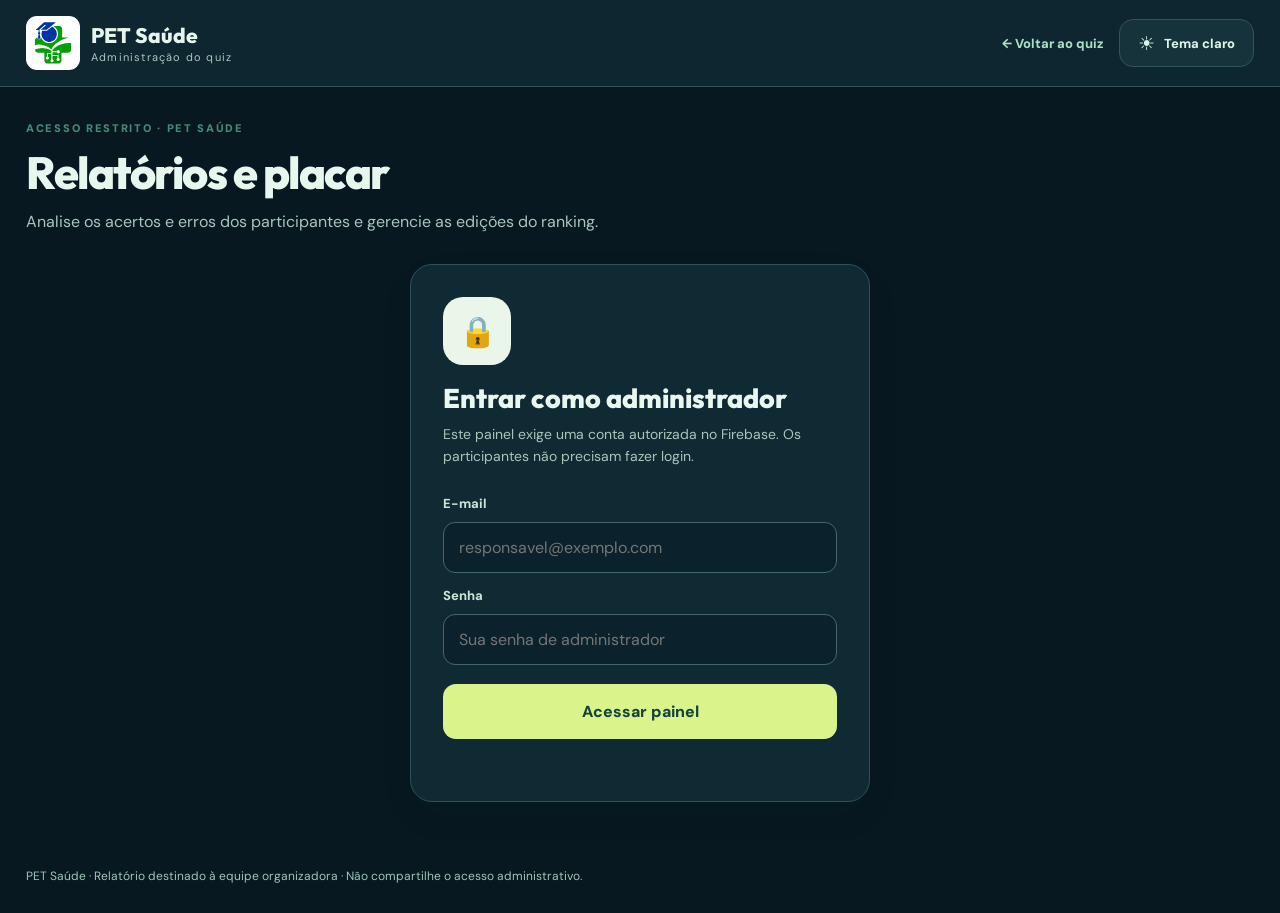
==== commit 5e92cfa4: "ui: nomear indicadores de erro por tema no relatório" ====
--- a/admin.html
+++ b/admin.html
@@ -89,8 +89,8 @@
           <div><small>TAXA DE ERRO</small><strong id="metricError">—</strong></div>
         </div>
         <div class="theme-metrics">
-          <div><span>LGPD</span><strong id="themeLgpd">—</strong><div class="metric-bar"><i id="barLgpd"></i></div><small id="detailLgpd">Aguardando respostas</small></div>
-          <div><span>SUS</span><strong id="themeSus">—</strong><div class="metric-bar"><i id="barSus"></i></div><small id="detailSus">Aguardando respostas</small></div>
+          <div><span>LGPD · TAXA DE ERRO</span><strong id="themeLgpd">—</strong><div class="metric-bar"><i id="barLgpd"></i></div><small id="detailLgpd">Aguardando respostas</small></div>
+          <div><span>SUS · TAXA DE ERRO</span><strong id="themeSus">—</strong><div class="metric-bar"><i id="barSus"></i></div><small id="detailSus">Aguardando respostas</small></div>
         </div>
         <div class="report-section-title">
           <div><h3>Questões com maiores taxas de erro</h3><p>Ordenadas pelo percentual de erro. A quantidade de respostas aparece ao lado para contextualizar cada resultado.</p></div>
--- a/tablet.css
+++ b/tablet.css
@@ -256,3 +256,39 @@
 /* Símbolo PET Saúde enviado em .ico, adaptado para favicon vetorial. */
 .brand-icon img { width: 100%; height: 100%; transform: none; object-fit: contain; padding: 3px; }
 @media (max-width: 600px) { .brand-icon img { width: 100%; height: 100%; } }
+
+
+/* Acesso às ferramentas de gestão a partir da tela do ranking. */
+.ranking-admin-tools {
+  display:grid;
+  grid-template-columns: 1fr 1fr;
+  gap:10px;
+  margin-top:13px;
+}
+.ranking-admin-link {
+  display:flex;
+  align-items:center;
+  justify-content:center;
+  gap:8px;
+  min-height:49px;
+  padding:10px;
+  background:#f1f8f2;
+  border:1px solid #d9e9db;
+  border-radius:12px;
+  text-align:center;
+  font-size:13px;
+  font-weight:800;
+  color:#316b5c;
+  text-decoration:none;
+}
+.ranking-admin-link:hover { background:#e4f4e9; border-color:#80b79d; }
+.ranking-admin-link span {font-size:19px;}
+html[data-theme="dark"] .ranking-admin-link {
+  background:#1b3f3b;
+  border-color:#365f5a;
+  color:#c6f0d4;
+}
+html[data-theme="dark"] .ranking-admin-link:hover {background:#225348;}
+@media(max-width:420px) {
+  .ranking-admin-tools{grid-template-columns:1fr;}
+}
--- a/admin.css
+++ b/admin.css
@@ -0,0 +1,196 @@
+/* Painel administrativo PET Saúde — responsivo, alto contraste e PDF */
+.admin-page { background:#edf3f1; color:#193d43; min-height:100vh; }
+.admin-container { max-width:1260px; width:calc(100% - 52px); margin-inline:auto; }
+.admin-header { padding:16px 0; background:#fff; border-bottom:1px solid #dce7e4; }
+.admin-head-inner,.admin-brand,.admin-nav,.admin-session-bar,.admin-tool-heading,.admin-tool-controls,.reset-title,.reset-actions { display:flex; align-items:center; gap:16px; }
+.admin-head-inner { justify-content:space-between; }
+.admin-brand { color:#1b4e4a; text-decoration:none; gap:11px; }
+.admin-brand img {width:54px;height:54px;object-fit:contain;padding:4px;background:white;border-radius:11px;}
+.admin-brand span {display:grid;gap:2px;}
+.admin-brand strong {font:800 21px Outfit, sans-serif;}
+.admin-brand small {font-size:11px;letter-spacing:1.2px;color:#778e85;}
+.admin-nav {justify-content:flex-end;}
+.admin-back {font-weight:800;font-size:13px;text-decoration:none;color:#257c6b;}
+.admin-title {margin:34px 0 25px;}
+.admin-eyebrow,.report-eyebrow {margin:0 0 9px;font-size:11px;letter-spacing:1.7px;font-weight:900;color:#488875;}
+.admin-title h1 {font:800 clamp(30px,4vw,45px) Outfit,sans-serif;letter-spacing:-1.5px;margin:0 0 9px;}
+.admin-title p:last-child {margin:0;color:#758e88;line-height:1.5;}
+.admin-login-card,.admin-tools,.report-paper,.reset-card {background:#fff;border:1px solid #dce8e3;border-radius:22px;box-shadow:0 14px 40px rgba(26,57,52,.04);}
+.admin-login-card {width:min(460px,100%);margin:30px auto 65px;padding:32px;text-align:left;}
+.admin-login-icon {font-size:30px;width:68px;height:68px;display:grid;place-items:center;border-radius:20px;background:#e9f6e9;margin-bottom:16px;}
+.admin-login-card h2 {font:800 27px Outfit,sans-serif;margin:0 0 8px;}
+.admin-login-card>p {font-size:14px;line-height:1.6;color:#728b86;margin:0 0 23px;}
+.admin-login-card form {display:grid;gap:10px;}
+.admin-login-card label {font-size:13px;font-weight:800;margin-top:4px;}
+.admin-login-card input,.admin-tool-controls select,.reset-actions input {width:100%;border:1px solid #d2e1db;border-radius:12px;background:#f8fbfa;color:#183f3f;min-height:51px;padding:11px 15px;font-size:16px;}
+.admin-login-card form .btn {margin-top:9px;min-height:55px;width:100%;}
+.admin-error {font-size:13px;color:#bd4343!important;min-height:17px;margin:13px 0 0!important;}
+.admin-session-bar {justify-content:space-between;margin:0 0 14px;flex-wrap:wrap;}
+.admin-session-bar p {margin:0;color:#5f8377;font-size:13px;}
+.admin-session-bar strong {color:#285b52;}
+.admin-connected-dot {width:8px;height:8px;background:#3cbf7c;border-radius:50%;display:inline-block;margin-right:6px;}
+.admin-quiet-btn {background:transparent;border:0;color:#3d7b70;font-size:13px;font-weight:800;text-decoration:underline;}
+.admin-tools {padding:28px;margin-bottom:18px;}
+.admin-tool-heading {justify-content:space-between;align-items:flex-start;flex-wrap:wrap;}
+.admin-tool-heading h2,.reset-card h2 {font:800 25px Outfit,sans-serif;margin:0 0 6px;}
+.admin-tool-heading p,.reset-title p {font-size:13px;color:#728982;margin:0;line-height:1.6;}
+.admin-session-label {font-size:12px;font-weight:800;padding:10px 13px;border-radius:12px;color:#3a7563;background:#eaf7e8;}
+.admin-tool-controls {flex-wrap:wrap;margin-top:24px;gap:12px;}
+.admin-tool-controls label {display:grid;gap:7px;font-weight:800;font-size:12px;flex:1 1 210px;}
+.admin-tool-controls select {min-height:48px;font-weight:700;}
+.admin-secondary-btn {min-height:48px;border:1px solid #bfd9cb;background:#f3faf5;border-radius:12px;padding:10px 15px;color:#316d5d;font-weight:800;}
+.admin-secondary-btn:hover,.admin-secondary-btn:focus-visible {background:#e9f5ec;}
+.admin-tool-controls>.btn {min-height:48px;}
+.admin-tool-controls button:disabled {opacity:.45;cursor:not-allowed;}
+.admin-info {font-size:12px;color:#758f86;margin:13px 0 0;line-height:1.6;}
+.report-paper {padding:34px;margin-bottom:24px;}
+.report-head {display:flex;gap:17px;align-items:center;border-bottom:1px solid #e0eae4;padding-bottom:24px;margin-bottom:24px;}
+.report-symbol {width:77px;height:77px;border-radius:17px;background:#f7fbf9;display:grid;place-items:center;flex-shrink:0;}
+.report-symbol img {height:70px;width:70px;object-fit:contain;}
+.report-head h2 {font:800 clamp(23px,3vw,31px) Outfit,sans-serif;letter-spacing:-.7px;margin:0 0 6px;}
+.report-head p:last-child {margin:0;color:#788c89;font-size:12px;}
+.admin-metrics {display:grid;grid-template-columns:repeat(4,minmax(0,1fr));gap:11px;margin-bottom:16px;}
+.admin-metrics>div {background:#eff7f2;padding:22px 18px;border-radius:15px;display:grid;gap:9px;}
+.admin-metrics small {color:#58816f;font-size:10px;letter-spacing:.6px;font-weight:900;}
+.admin-metrics strong {font:800 clamp(25px,3vw,36px) Outfit,sans-serif;color:#1d6657;}
+.theme-metrics {display:grid;grid-template-columns:1fr 1fr;gap:13px;margin-bottom:30px;}
+.theme-metrics>div {border:1px solid #dae8df;border-radius:13px;padding:16px;display:grid;grid-template-columns:1fr auto;gap:8px;}
+.theme-metrics span {font-weight:900;font-size:13px;}
+.theme-metrics strong {font:800 23px Outfit,sans-serif;color:#247f66;}
+.theme-metrics small {grid-column:1/-1;color:#799087;font-size:12px;}
+.metric-bar {grid-column:1/-1;background:#e3eee8;height:11px;border-radius:99px;overflow:hidden;}
+.metric-bar i {display:block;width:0%;height:100%;background:#62b897;border-radius:inherit;}
+.report-section-title {display:flex;align-items:flex-end;justify-content:space-between;gap:20px;margin-bottom:15px;}
+.report-section-title h3 {font:800 23px Outfit,sans-serif;margin:0 0 6px;}
+.report-section-title p {font-size:13px;line-height:1.6;color:#83968c;margin:0;}
+.admin-table-wrap {width:100%;overflow-x:auto;border:1px solid #dce9df;border-radius:13px;}
+.admin-table {border-collapse:collapse;width:100%;font-size:13px;min-width:710px;}
+.admin-table th {font-size:11px;text-transform:uppercase;letter-spacing:.55px;color:#477461;text-align:left;background:#eaf5ed;padding:15px 11px;white-space:nowrap;}
+.admin-table td {padding:14px 11px;border-top:1px solid #e3ebe7;vertical-align:middle;line-height:1.5;}
+.admin-table tbody tr:nth-child(even) {background:#f9fbfa;}
+.admin-table tbody td:first-child {min-width:265px;font-weight:700;color:#1d4945;}
+.admin-table td:not(:first-child) {white-space:nowrap;}
+.table-empty {text-align:center!important;min-height:80px;color:#778e86!important;font-weight:500!important;}
+.question-id {display:block;font-weight:600;color:#83988f;font-size:10px;margin-top:4px;}
+.rate-chip {padding:6px 10px;border-radius:30px;background:#e7f3ea;color:#2f765d;display:inline-block;font-weight:800;}
+.rate-chip.high {background:#ffe6e3;color:#ab4b40;}
+.rate-chip.medium {background:#fff0d7;color:#8c6318;}
+.report-methodology {background:#f4f9f6;border-radius:14px;padding:20px;margin-top:24px;}
+.report-methodology strong {font-size:13px;color:#3c7663;}
+.report-methodology p {font-size:12px;line-height:1.65;color:#697f76;margin:8px 0 0;}
+.reset-card {padding:26px;margin-bottom:45px;border-color:#e4c7c2;}
+.reset-title {align-items:flex-start;margin-bottom:20px;}
+.reset-title>span {font-size:26px;width:49px;height:49px;display:grid;place-items:center;background:#fff1ee;color:#af4d48;border-radius:13px;flex-shrink:0;}
+.reset-card label {font-weight:800;font-size:13px;display:block;margin-bottom:10px;}
+.reset-actions {align-items:stretch;gap:12px;}
+.reset-actions input {max-width:320px;}
+.reset-button {background:#9d403e;color:#fff;border:0;border-radius:12px;min-height:50px;padding:10px 19px;font-weight:900;}
+.reset-button:disabled {background:#bcbcbc;color:#f7f7f7;cursor:not-allowed;}
+.admin-footer {font-size:12px;color:#7b938c;padding-bottom:27px;line-height:1.6;}
+[hidden]{display:none!important}
+@media(max-width:740px) {
+  .admin-container{width:calc(100% - 24px)}
+  .admin-header{padding:10px 0}
+  .admin-brand img{width:42px;height:42px}
+  .admin-brand strong{font-size:18px}
+  .admin-brand small{font-size:10px}
+  .admin-nav{gap:8px}
+  .admin-back{font-size:11px}
+  .admin-title{margin:24px 0}
+  .admin-tools,.report-paper,.reset-card {padding:18px;border-radius:15px}
+  .admin-metrics{grid-template-columns:repeat(2,1fr)}
+  .admin-metrics>div{padding:17px}
+  .theme-metrics{grid-template-columns:1fr}
+  .report-head{gap:8px}
+  .report-symbol{width:57px;height:57px}
+  .report-symbol img{width:51px;height:51px}
+  .admin-tool-controls>.btn,.admin-tool-controls>.admin-secondary-btn{flex:1 1 155px}
+  .reset-actions{flex-wrap:wrap}
+  .reset-actions input,.reset-button{max-width:none;width:100%}
+}
+html[data-theme="dark"] .admin-page {background:#071820;color:#e8f7ee}
+html[data-theme="dark"] .admin-header {background:#0d2630;border-color:#31515b}
+html[data-theme="dark"] .admin-brand strong {color:#e6f5ec}
+html[data-theme="dark"] .admin-brand small {color:#abc6be}
+html[data-theme="dark"] .admin-back {color:#acdfc4}
+html[data-theme="dark"] .admin-title p:last-child {color:#aac5be}
+html[data-theme="dark"] .admin-login-card,
+html[data-theme="dark"] .admin-tools,
+html[data-theme="dark"] .report-paper,
+html[data-theme="dark"] .reset-card {background:#102a33;border-color:#31505b;color:#e9f7f1}
+html[data-theme="dark"] .admin-login-card>p,
+html[data-theme="dark"] .admin-tool-heading p,
+html[data-theme="dark"] .reset-title p {color:#a8c5bc}
+html[data-theme="dark"] .admin-login-card input,
+html[data-theme="dark"] .admin-tool-controls select,
+html[data-theme="dark"] .reset-actions input{background:#0b222d;border-color:#446670;color:#e2f5ec}
+html[data-theme="dark"] .admin-login-card label{color:#c7e6d8}
+html[data-theme="dark"] .admin-session-bar p {color:#a8c5b8}
+html[data-theme="dark"] .admin-session-bar strong{color:#d6f8e4}
+html[data-theme="dark"] .admin-quiet-btn{color:#a8e2c3}
+html[data-theme="dark"] .admin-session-label{background:#204d3c;color:#c0ecd0}
+html[data-theme="dark"] .admin-secondary-btn{background:#1b3e3c;border-color:#427264;color:#d6f5e2}
+html[data-theme="dark"] .admin-info{color:#b5cdc1}
+html[data-theme="dark"] .report-head{border-color:#35535a}
+html[data-theme="dark"] .report-symbol{background:#e9f2eb}
+html[data-theme="dark"] .report-head p:last-child{color:#b8d0c7}
+html[data-theme="dark"] .admin-metrics>div{background:#1b403b}
+html[data-theme="dark"] .admin-metrics small{color:#a6dbc1}
+html[data-theme="dark"] .admin-metrics strong{color:#c7f4dc}
+html[data-theme="dark"] .theme-metrics>div{border-color:#38575f}
+html[data-theme="dark"] .theme-metrics strong{color:#b1efd0}
+html[data-theme="dark"] .theme-metrics small{color:#b0c9c0}
+html[data-theme="dark"] .metric-bar{background:#264b4c}
+html[data-theme="dark"] .report-section-title p{color:#afc9c0}
+html[data-theme="dark"] .admin-table-wrap{border-color:#315761}
+html[data-theme="dark"] .admin-table th{background:#214a41;color:#cbf1dd}
+html[data-theme="dark"] .admin-table td{border-color:#31515a}
+html[data-theme="dark"] .admin-table tbody tr:nth-child(even){background:#18333b}
+html[data-theme="dark"] .admin-table tbody td:first-child{color:#edf9f2}
+html[data-theme="dark"] .question-id{color:#a6c5b7}
+html[data-theme="dark"] .report-methodology{background:#173b37}
+html[data-theme="dark"] .report-methodology strong{color:#bef1d2}
+html[data-theme="dark"] .report-methodology p{color:#bbd5c9}
+html[data-theme="dark"] .rate-chip{background:#1e5344;color:#d1f7de}
+html[data-theme="dark"] .rate-chip.high{background:#583035;color:#ffcecb}
+html[data-theme="dark"] .rate-chip.medium{background:#564422;color:#f3dfa5}
+html[data-theme="dark"] .reset-card{border-color:#734947}
+html[data-theme="dark"] .reset-title>span{background:#553034;color:#fac4b7}
+html[data-theme="dark"] .admin-footer{color:#a0c5ba}
+@media print{
+  @page{size:A4 portrait;margin:14mm}
+  html,html[data-theme="dark"]{color-scheme:light!important}
+  body.admin-page,html[data-theme="dark"] body.admin-page{background:#fff!important;color:#172d2e!important;font-family:Arial,sans-serif;font-size:10pt}
+  .admin-header,.admin-title,.admin-session-bar,.admin-tools,.reset-card,.admin-footer,.admin-login-card{display:none!important}
+  .admin-container{width:100%!important;max-width:none!important;margin:0!important;padding:0!important}
+  #adminPanel{display:block!important}
+  .report-paper,html[data-theme="dark"] .report-paper{display:block!important;border:0!important;padding:0!important;background:white!important;color:#172d2e!important;box-shadow:none!important}
+  .report-head,.report-head h2,.report-section-title h3{color:#172d2e!important}
+  .report-head{margin-bottom:10px;padding-bottom:10px}
+  .admin-metrics{grid-template-columns:repeat(4,1fr)!important;gap:5px!important}
+  .admin-metrics>div,html[data-theme="dark"] .admin-metrics>div{padding:10px!important;background:#ecf5ee!important;color:#173d35!important}
+  .admin-metrics small,html[data-theme="dark"] .admin-metrics small{color:#345c50!important;font-size:8pt}
+  .admin-metrics strong,html[data-theme="dark"] .admin-metrics strong{color:#20483e!important;font-size:17pt}
+  .theme-metrics{grid-template-columns:1fr 1fr!important;gap:9px}
+  .theme-metrics>div,html[data-theme="dark"] .theme-metrics>div{color:#172d2e!important;border-color:#d6e2db!important}
+  .theme-metrics strong,html[data-theme="dark"] .theme-metrics strong{color:#20483e!important}
+  .theme-metrics small,html[data-theme="dark"] .theme-metrics small{color:#425e54!important}
+  .metric-bar{background:#d6e8df!important}
+  .metric-bar i{background:#4e9c7f!important}
+  .admin-table-wrap{overflow:visible!important;border:0!important}
+  .admin-table{min-width:0!important;width:100%!important;table-layout:fixed;font-size:8.5pt}
+  .admin-table th,html[data-theme="dark"] .admin-table th{background:#dcece1!important;color:#22473a!important;padding:6px 4px}
+  .admin-table td,html[data-theme="dark"] .admin-table td{background:#fff!important;color:#172d2e!important;padding:6px 4px;border-color:#dce8df!important;white-space:normal!important}
+  .admin-table th:first-child{width:45%}
+  .admin-table th:not(:first-child){width:11%}
+  .admin-table tr{break-inside:avoid;page-break-inside:avoid}
+  .admin-table thead{display:table-header-group}
+  .question-id{color:#526d5e!important}
+  .rate-chip,.rate-chip.high,.rate-chip.medium{color:#172d2e!important;background:transparent!important;padding:0}
+  .report-methodology,html[data-theme="dark"] .report-methodology{background:#f2f6f4!important;color:#1f3c32!important;padding:10px}
+  .report-methodology p,html[data-theme="dark"] .report-methodology p{color:#375749!important}
+  .report-section-title{margin-top:14px}
+  .report-section-title h3{font-size:14pt}
+  .report-section-title p{font-size:9pt;color:#506f62!important}
+  *{-webkit-print-color-adjust:exact;print-color-adjust:exact}
+}
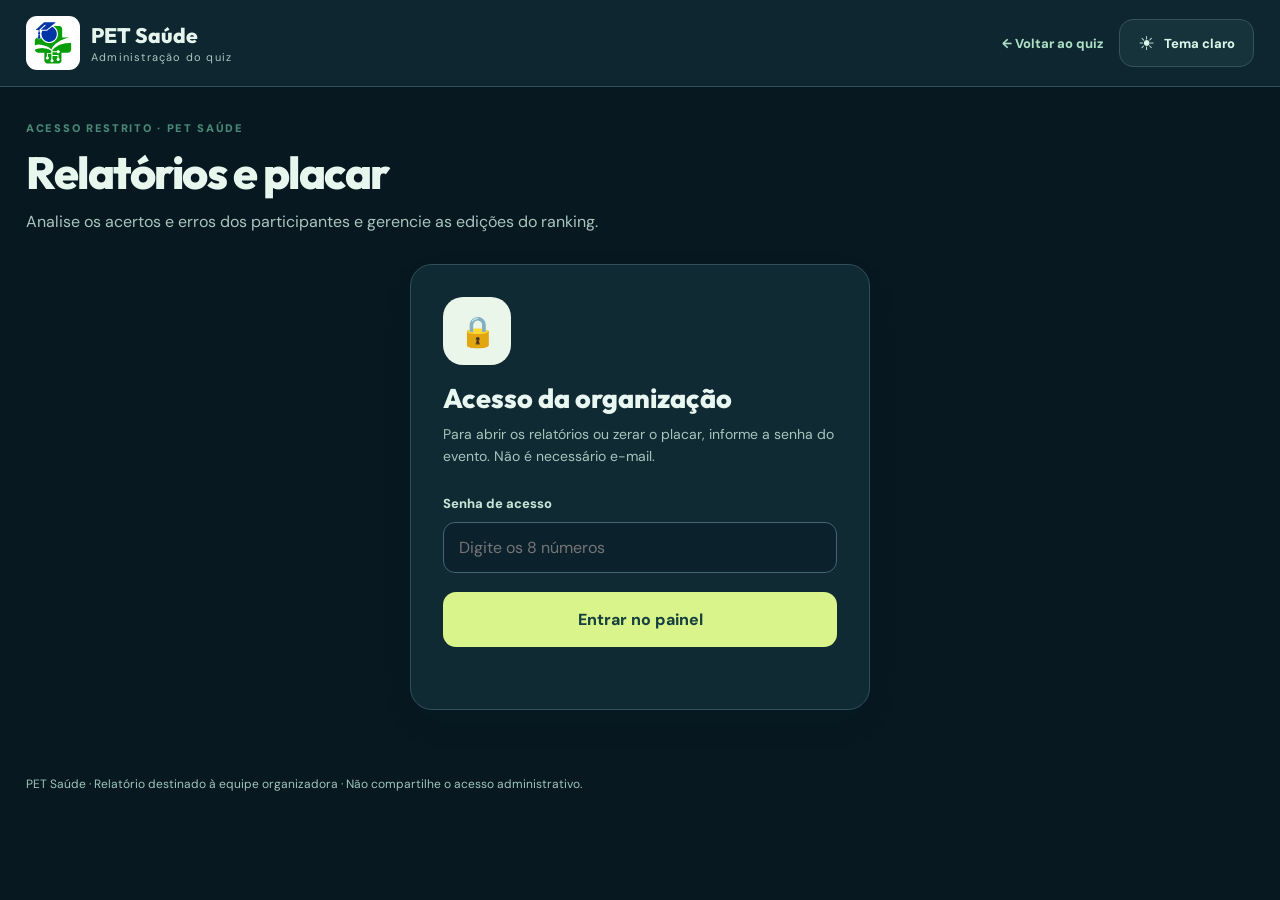
==== commit 23b1c80f: "feat: trocar login por PIN numérico e autorização única do dispositivo sem e-mail" ====
--- a/admin.html
+++ b/admin.html
@@ -37,22 +37,33 @@
 
     <section id="loginArea" class="admin-login-card" aria-labelledby="loginTitle">
       <div class="admin-login-icon" aria-hidden="true">🔒</div>
-      <h2 id="loginTitle">Entrar como administrador</h2>
-      <p>Este painel exige uma conta autorizada no Firebase. Os participantes não precisam fazer login.</p>
+      <h2 id="loginTitle">Acesso da organização</h2>
+      <p>Para abrir os relatórios ou zerar o placar, informe a senha do evento. Não é necessário e-mail.</p>
       <form id="loginForm">
-        <label for="adminEmail">E-mail</label>
-        <input id="adminEmail" type="email" autocomplete="username" required placeholder="responsavel@exemplo.com">
-        <label for="adminPassword">Senha</label>
-        <input id="adminPassword" type="password" autocomplete="current-password" required placeholder="Sua senha de administrador">
-        <button id="loginButton" class="btn btn-primary" type="submit">Acessar painel</button>
+        <label for="adminPassword">Senha de acesso</label>
+        <input id="adminPassword" type="password" inputmode="numeric" autocomplete="off" maxlength="8" minlength="8" pattern="[0-9]{8}" required placeholder="Digite os 8 números">
+        <button id="loginButton" class="btn btn-primary" type="submit">Entrar no painel</button>
       </form>
       <p class="admin-error" id="loginMessage" role="alert" aria-live="polite"></p>
     </section>
 
+    <section id="adminSetup" class="admin-login-card" hidden aria-labelledby="setupTitle">
+      <div class="admin-login-icon" aria-hidden="true">🔑</div>
+      <h2 id="setupTitle">Autorizar este aparelho uma vez</h2>
+      <p>Sem e-mail: basta cadastrar o identificador deste navegador no Firebase para liberar relatórios e reset. Depois disso, o acesso será somente pela senha.</p>
+      <label for="adminDeviceUid" class="admin-uid-label">Identificador do dispositivo</label>
+      <code id="adminDeviceUid" class="admin-uid" tabindex="0"></code>
+      <button id="copyAdminUid" type="button" class="admin-secondary-btn admin-setup-button">Copiar identificador</button>
+      <p>Em <strong>Firestore Database → Dados</strong>, crie a coleção <code>pet_grupo6_admins</code>. Crie um documento com o identificador acima como ID e o campo <code>active</code> (boolean) igual a <code>true</code>.</p>
+      <button id="checkAuthorization" type="button" class="btn btn-primary admin-setup-button">Já autorizei, verificar</button>
+      <button id="cancelAuthorization" type="button" class="admin-secondary-btn admin-setup-button">Voltar</button>
+      <p id="setupMessage" class="admin-error" role="status" aria-live="polite"></p>
+    </section>
+
     <section id="adminPanel" hidden>
       <div class="admin-session-bar">
-        <p><span class="admin-connected-dot"></span> Acesso autorizado: <strong id="adminIdentity">—</strong></p>
-        <button type="button" id="logoutButton" class="admin-quiet-btn">Sair com segurança</button>
+        <p><span class="admin-connected-dot"></span> Dispositivo autorizado: <strong id="adminIdentity">—</strong></p>
+        <button type="button" id="logoutButton" class="admin-quiet-btn">Bloquear painel</button>
       </div>
       <section class="admin-tools" aria-label="Ferramentas administrativas">
         <div class="admin-tool-heading">
@@ -87,24 +98,26 @@
           <div><small>RESPOSTAS ANALISADAS</small><strong id="metricResponses">—</strong></div>
           <div><small>TAXA DE ACERTO</small><strong id="metricAccuracy">—</strong></div>
           <div><small>TAXA DE ERRO</small><strong id="metricError">—</strong></div>
+          <div><small>IDADE MÉDIA</small><strong id="metricAverageAge">—</strong><small id="metricAgeCoverage">Aguardando dados de idade</small></div>
         </div>
         <div class="theme-metrics">
           <div><span>LGPD · TAXA DE ERRO</span><strong id="themeLgpd">—</strong><div class="metric-bar"><i id="barLgpd"></i></div><small id="detailLgpd">Aguardando respostas</small></div>
           <div><span>SUS · TAXA DE ERRO</span><strong id="themeSus">—</strong><div class="metric-bar"><i id="barSus"></i></div><small id="detailSus">Aguardando respostas</small></div>
         </div>
         <div class="report-section-title">
-          <div><h3>Questões com maiores taxas de erro</h3><p>Ordenadas pelo percentual de erro. A quantidade de respostas aparece ao lado para contextualizar cada resultado.</p></div>
+          <div><h3>Questões com maiores taxas de erro</h3><p>Ordenadas pelo percentual de erro, mostrando também a idade média de quem errou cada questão.</p></div>
         </div>
         <div class="admin-table-wrap">
           <table class="admin-table">
-            <thead><tr><th>Questão</th><th>Tema</th><th>Respostas</th><th>Erros</th><th>Acertos</th><th>Taxa de erro</th></tr></thead>
-            <tbody id="questionRows"><tr><td colspan="6" class="table-empty">Entre para gerar o relatório.</td></tr></tbody>
+            <thead><tr><th>Questão</th><th>Tema</th><th>Respostas</th><th>Erros</th><th>Acertos</th><th>Taxa de erro</th><th>Idade média de quem errou</th></tr></thead>
+            <tbody id="questionRows"><tr><td colspan="7" class="table-empty">Entre para gerar o relatório.</td></tr></tbody>
           </table>
         </div>
         <div class="report-methodology">
           <strong>Como interpretar</strong>
           <p>Taxa de erro = respostas incorretas ÷ respostas recebidas naquela pergunta × 100. Como as perguntas são sorteadas, cada uma pode ter quantidades diferentes de respostas.</p>
           <p>Os dados representam <strong>partidas realizadas no estande</strong>, não uma amostra estatisticamente representativa da população. Uma pessoa pode participar mais de uma vez.</p>
+          <p>A idade média considera somente as partidas com idade informada. Os registros antigos sem idade são excluídos desse cálculo; uma pessoa pode jogar mais de uma vez.</p>
           <p>Partidas anteriores à implantação do registro por pergunta não podem ser reconstruídas a partir do ranking antigo. Resultados ainda não sincronizados do tablet não aparecem no relatório online.</p>
         </div>
       </section>
--- a/tablet.css
+++ b/tablet.css
@@ -292,3 +292,109 @@
 @media(max-width:420px) {
   .ranking-admin-tools{grid-template-columns:1fr;}
 }
+
+/* Cadastro: idade abre teclado numérico e mantém leitura confortável no tablet. */
+#playerAge {
+  display:block;
+  width:100%;
+  min-height:59px;
+  padding:15px 17px;
+  border:1px solid #d8e5e0;
+  background:#f9fbfa;
+  color:var(--ink);
+  border-radius:12px;
+  outline:none;
+  font-size:clamp(20px,2.2vw,27px);
+  font-variant-numeric:tabular-nums;
+}
+#playerAge:focus { border-color:#519c88; box-shadow:0 0 0 3px #e0f1e9; }
+#playerForm label[for="playerAge"] { font-size:clamp(14px,1.6vw,18px); margin-top:12px; }
+#playerForm .age-hint {font-size:12px;line-height:1.5;color:#718f82;margin:8px 0 0;}
+html[data-theme="dark"] #playerAge {background:#102530;border-color:#44636c;color:#effbf6;}
+html[data-theme="dark"] #playerAge::placeholder {color:#90a9a9;}
+html[data-theme="dark"] #playerForm .age-hint {color:#afccc0;}
+@media(min-width:700px) and (pointer:coarse) {
+  #playerAge {min-height:70px;font-size:26px;}
+}
+
+
+/* QR para participação pelo celular, totalmente local ao PWA. */
+.btn-qr {
+  min-height:55px;
+  flex:1 1 205px;
+  display:inline-flex;
+  align-items:center;
+  justify-content:center;
+  gap:11px;
+  border-radius:13px;
+  border:1px solid #b7e4c4;
+  padding:12px 18px;
+  background:#dbf3e1;
+  color:#194b40;
+  font-size:15px;
+  font-weight:850;
+  white-space:normal;
+  line-height:1.3;
+}
+.btn-qr:hover {background:#cbebd5;border-color:#80c99e;}
+.btn-qr:focus-visible {outline:3px solid #7bc69e;outline-offset:3px;}
+.qr-button-icon {font-size:28px;line-height:1;font-weight:900;}
+html[data-theme="dark"] .btn-qr {background:#bcecd0;border-color:#c2f2d4;color:#174737;}
+html[data-theme="dark"] .btn-qr:hover {background:#d4f7df;}
+.qr-dialog {
+  margin:auto;
+  width:min(94vw,530px);
+  max-height:94dvh;
+  overflow-y:auto;
+  padding:clamp(19px,3.5vw,34px);
+  border:1px solid #dceee5;
+  border-radius:24px;
+  background:#fff;
+  color:#193e3b;
+  box-shadow:0 25px 80px rgba(0,0,0,.3);
+  text-align:center;
+}
+.qr-dialog::backdrop {background:rgba(4,21,27,.78);backdrop-filter:blur(3px);}
+.qr-dialog-heading {display:flex;align-items:center;justify-content:space-between;margin-bottom:6px;}
+.qr-dialog-heading img {background:#f4f9f3;border-radius:12px;padding:4px;}
+.qr-close {background:#e9f0ec;color:#305b4d;border:0;border-radius:12px;width:44px;height:44px;font-size:19px;font-weight:800;}
+.qr-dialog h2 {font:800 clamp(25px,4vw,34px) Outfit,sans-serif;letter-spacing:-.5px;margin:6px 0 10px;color:#163f41;}
+.qr-dialog p {color:#617e73;font-size:15px;line-height:1.55;margin:0;}
+.qr-image {
+  width:min(66vw,345px,46dvh);
+  height:auto;
+  aspect-ratio:1;
+  margin:18px auto 12px;
+  background:#fff;
+  border:10px solid #fff;
+  border-radius:12px;
+  box-shadow:0 0 0 1px #d7e6df;
+  overflow:hidden;
+}
+.qr-image svg {display:block;width:100%;height:100%;max-width:none;max-height:none;}
+.qr-link {display:inline-block;color:#246f58;font-weight:800;font-size:clamp(14px,2vw,18px);text-decoration:underline;overflow-wrap:anywhere;}
+.qr-actions {display:flex;gap:12px;margin:19px 0 8px;}
+.qr-actions button {flex:1;min-height:52px;line-height:1.3;font-size:15px;border-radius:12px;}
+.qr-copy-button {color:#24634c;border:1px solid #b6d6c3;background:#eef8f0;font-weight:850;}
+.qr-copy-button:hover {background:#dbf1e1;}
+.qr-dialog .qr-message {min-height:20px;font-weight:700;color:#23704d;}
+.qr-dialog .qr-connectivity {font-size:12px;color:#6c867c;margin:5px 0 0;}
+/* A janela do QR sempre permanece clara para leitura pela câmera. */
+html[data-theme="dark"] .qr-dialog {background:#fff;color:#193e3b;}
+html[data-theme="dark"] .qr-dialog h2 {color:#163f41;}
+html[data-theme="dark"] .qr-dialog p {color:#617e73;}
+html[data-theme="dark"] .qr-dialog .qr-connectivity {color:#6c867c;}
+html[data-theme="dark"] .qr-dialog .qr-message {color:#23704d;}
+.optional-label {font-weight:650;font-size:12px;color:#6a9485;}
+html[data-theme="dark"] .optional-label {color:#a9d5c0;}
+@media (max-width:600px) {
+  .hero-actions .btn-qr {width:100%;min-height:55px;flex:none;}
+  .qr-dialog {max-height:95dvh;padding:18px;border-radius:16px;}
+  .qr-dialog h2 {font-size:25px;}
+  .qr-image {width:min(74vw,280px,42dvh);margin:12px auto 10px;border-width:7px;}
+  .qr-actions {gap:9px;margin-top:13px;}
+  .qr-actions button {min-height:48px;}
+}
+@media (min-width:700px) and (pointer:coarse) {
+  .btn-qr {min-height:68px;font-size:17px;}
+}
--- a/admin.css
+++ b/admin.css
@@ -194,3 +194,25 @@
   .report-section-title p{font-size:9pt;color:#506f62!important}
   *{-webkit-print-color-adjust:exact;print-color-adjust:exact}
 }
+
+/* Quinta métrica: idade média dos participantes. */
+.admin-metrics {grid-template-columns:repeat(5,minmax(0,1fr));}
+.admin-metrics #metricAgeCoverage {font-size:11px;letter-spacing:0;text-transform:none;font-weight:600;line-height:1.45;}
+.admin-table {min-width:970px;}
+.admin-table td:last-child {min-width:155px;white-space:normal;}
+@media (max-width:900px) {
+  .admin-metrics {grid-template-columns:repeat(3,minmax(0,1fr));}
+}
+@media (max-width:740px) {
+  .admin-metrics {grid-template-columns:repeat(2,minmax(0,1fr));}
+}
+@media print {
+  .admin-metrics {grid-template-columns:repeat(5,1fr)!important;}
+  .admin-metrics #metricAgeCoverage {font-size:7pt!important;}
+  .admin-table th:first-child {width:36%!important;}
+  .admin-table th:nth-child(2) {width:9%!important;}
+  .admin-table th:nth-child(3), .admin-table th:nth-child(4), .admin-table th:nth-child(5) {width:9%!important;}
+  .admin-table th:nth-child(6) {width:12%!important;}
+  .admin-table th:nth-child(7) {width:16%!important;}
+  .admin-table td:last-child {min-width:0;white-space:normal!important;}
+}
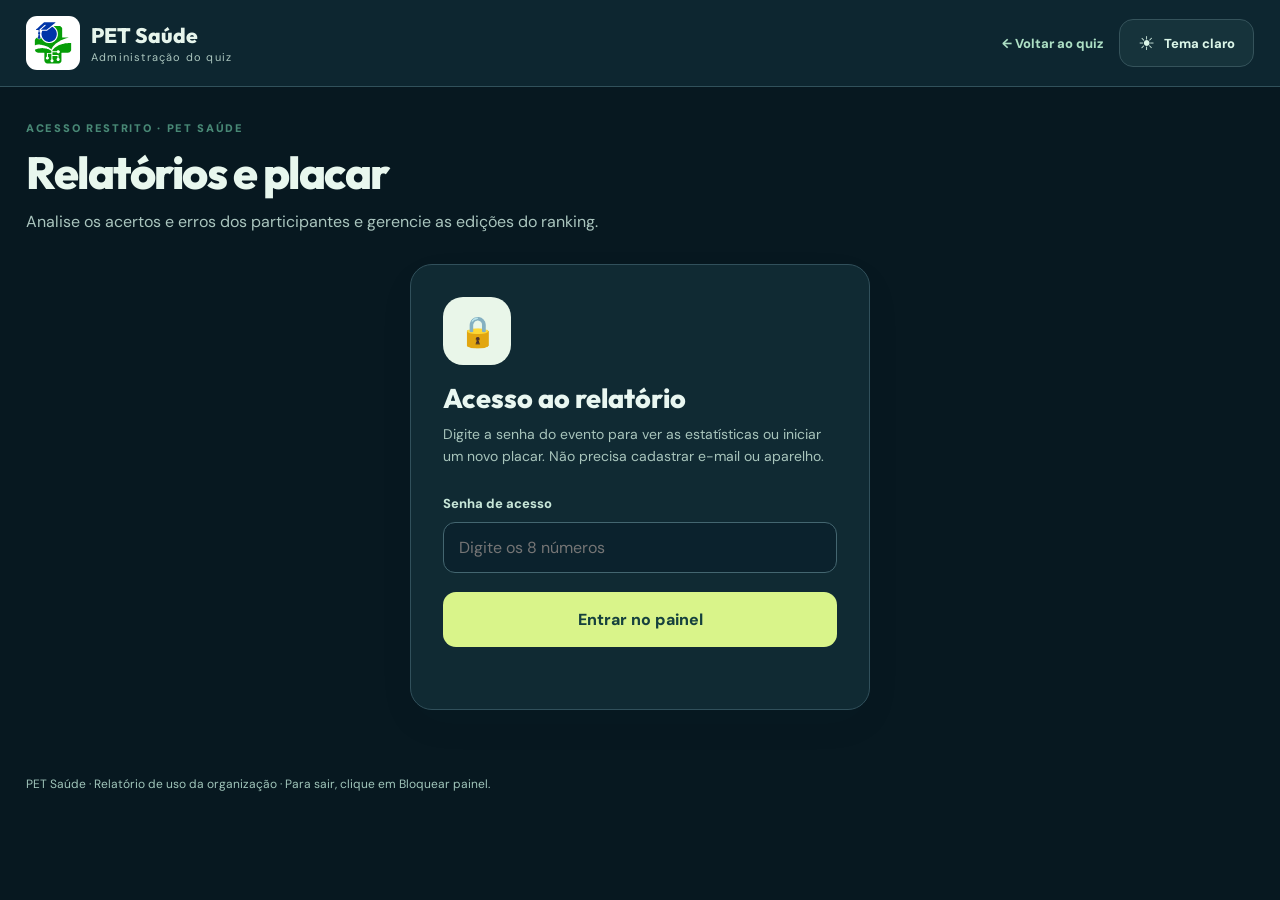
==== commit 7b3c1187: "ui: remover cadastro de dispositivo e apresentar acesso somente por senha" ====
--- a/admin.html
+++ b/admin.html
@@ -37,8 +37,8 @@
 
     <section id="loginArea" class="admin-login-card" aria-labelledby="loginTitle">
       <div class="admin-login-icon" aria-hidden="true">🔒</div>
-      <h2 id="loginTitle">Acesso da organização</h2>
-      <p>Para abrir os relatórios ou zerar o placar, informe a senha do evento. Não é necessário e-mail.</p>
+      <h2 id="loginTitle">Acesso ao relatório</h2>
+      <p>Digite a senha do evento para ver as estatísticas ou iniciar um novo placar. Não precisa cadastrar e-mail ou aparelho.</p>
       <form id="loginForm">
         <label for="adminPassword">Senha de acesso</label>
         <input id="adminPassword" type="password" inputmode="numeric" autocomplete="off" maxlength="8" minlength="8" pattern="[0-9]{8}" required placeholder="Digite os 8 números">
@@ -47,22 +47,9 @@
       <p class="admin-error" id="loginMessage" role="alert" aria-live="polite"></p>
     </section>
 
-    <section id="adminSetup" class="admin-login-card" hidden aria-labelledby="setupTitle">
-      <div class="admin-login-icon" aria-hidden="true">🔑</div>
-      <h2 id="setupTitle">Autorizar este aparelho uma vez</h2>
-      <p>Sem e-mail: basta cadastrar o identificador deste navegador no Firebase para liberar relatórios e reset. Depois disso, o acesso será somente pela senha.</p>
-      <label for="adminDeviceUid" class="admin-uid-label">Identificador do dispositivo</label>
-      <code id="adminDeviceUid" class="admin-uid" tabindex="0"></code>
-      <button id="copyAdminUid" type="button" class="admin-secondary-btn admin-setup-button">Copiar identificador</button>
-      <p>Em <strong>Firestore Database → Dados</strong>, crie a coleção <code>pet_grupo6_admins</code>. Crie um documento com o identificador acima como ID e o campo <code>active</code> (boolean) igual a <code>true</code>.</p>
-      <button id="checkAuthorization" type="button" class="btn btn-primary admin-setup-button">Já autorizei, verificar</button>
-      <button id="cancelAuthorization" type="button" class="admin-secondary-btn admin-setup-button">Voltar</button>
-      <p id="setupMessage" class="admin-error" role="status" aria-live="polite"></p>
-    </section>
-
     <section id="adminPanel" hidden>
       <div class="admin-session-bar">
-        <p><span class="admin-connected-dot"></span> Dispositivo autorizado: <strong id="adminIdentity">—</strong></p>
+        <p><span class="admin-connected-dot"></span> Painel do evento: <strong id="adminIdentity">—</strong></p>
         <button type="button" id="logoutButton" class="admin-quiet-btn">Bloquear painel</button>
       </div>
       <section class="admin-tools" aria-label="Ferramentas administrativas">
@@ -134,6 +121,6 @@
       </section>
     </section>
   </main>
-  <footer class="admin-footer admin-container">PET Saúde · Relatório destinado à equipe organizadora · Não compartilhe o acesso administrativo.</footer>
+  <footer class="admin-footer admin-container">PET Saúde · Relatório de uso da organização · Para sair, clique em Bloquear painel.</footer>
 </body>
 </html>
--- a/admin.css
+++ b/admin.css
@@ -216,3 +216,19 @@
   .admin-table th:nth-child(7) {width:16%!important;}
   .admin-table td:last-child {min-width:0;white-space:normal!important;}
 }
+
+/* Configuração única do navegador autorizado, sem cadastro de e-mail. */
+#adminSetup .admin-uid-label {
+  display:block; font-size:12px; font-weight:800; margin-bottom:9px;
+}
+#adminSetup .admin-uid {
+  display:block; padding:14px; margin-bottom:12px; font:700 13px/1.6 monospace;
+  word-break:break-all; user-select:all; border-radius:10px;
+  background:#f0f7f3; color:#1c5545; border:1px solid #c9e2d1;
+}
+#adminSetup .admin-setup-button {width:100%;min-height:50px;margin:0 0 12px;}
+#adminSetup p strong {color:inherit;}
+#adminSetup p code {overflow-wrap:anywhere;}
+html[data-theme="dark"] #adminSetup .admin-uid {
+  background:#193f39; color:#c8f5da; border-color:#3f7863;
+}
